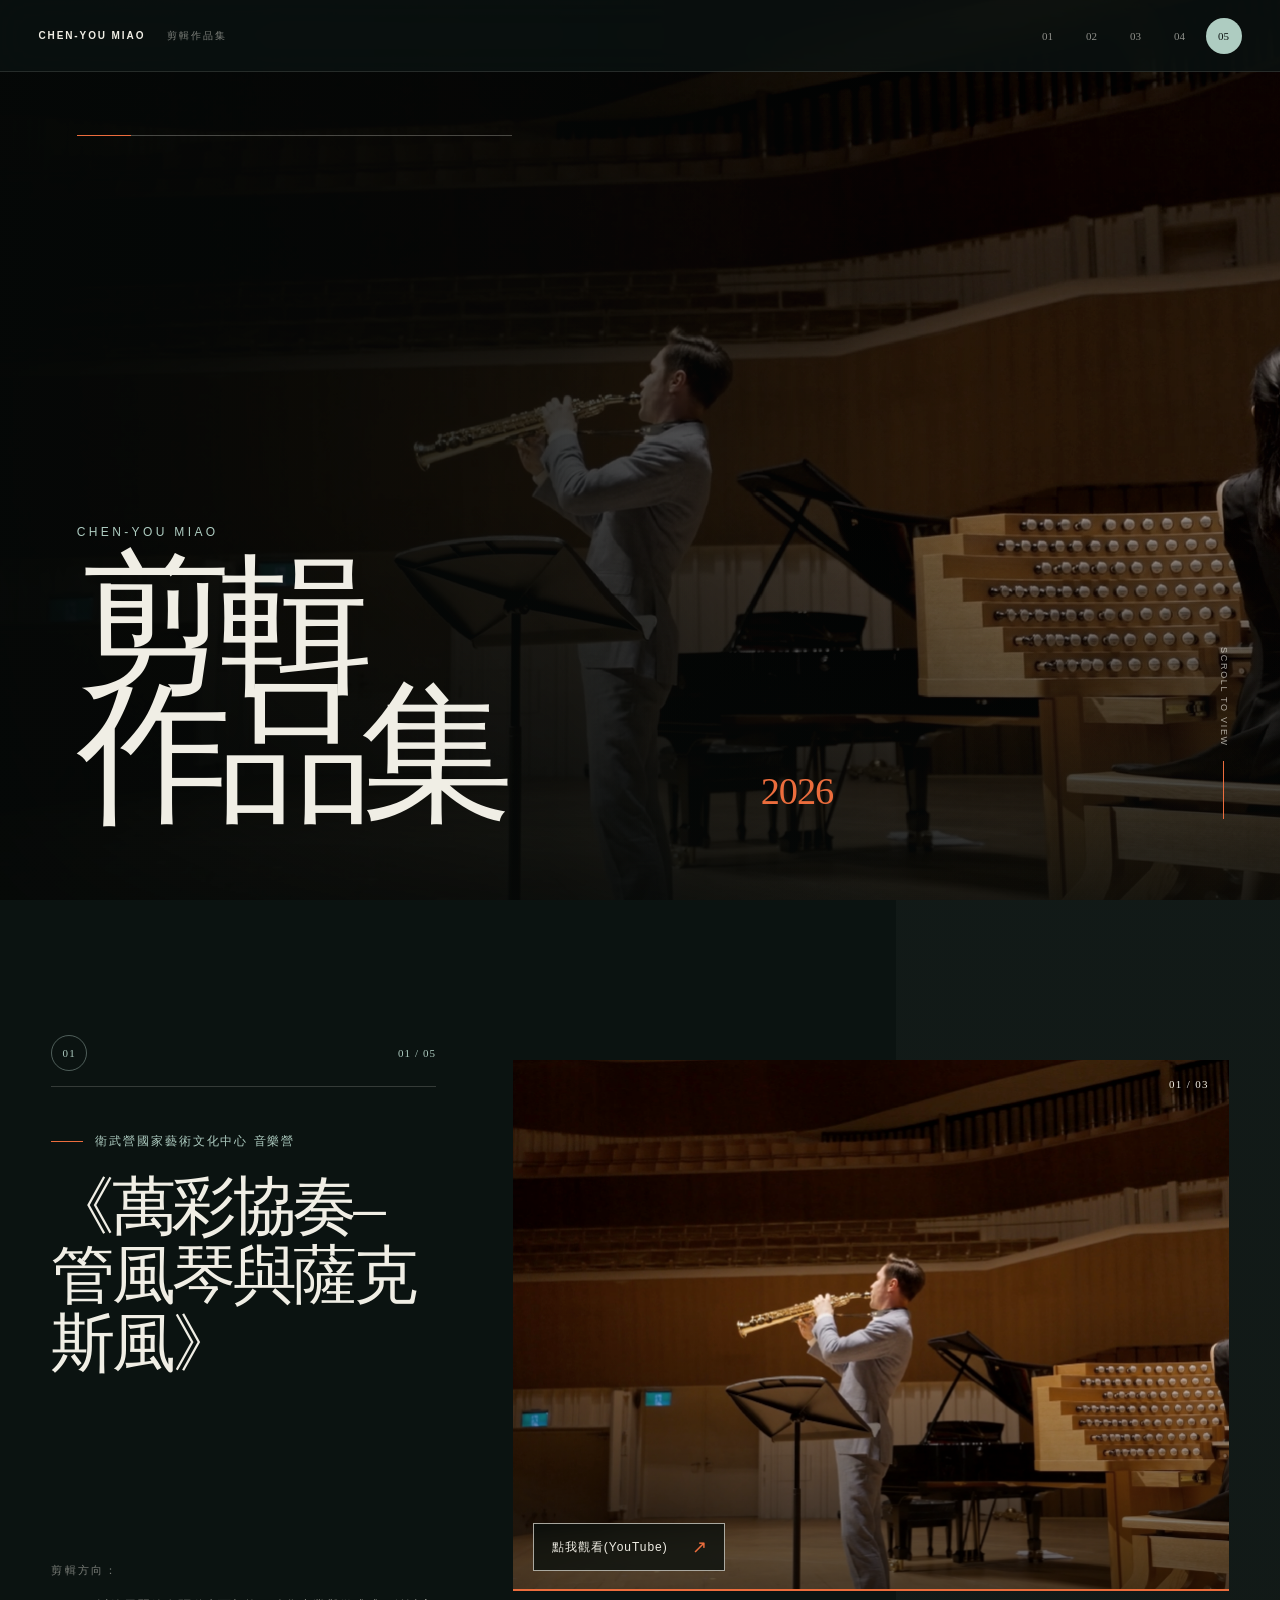
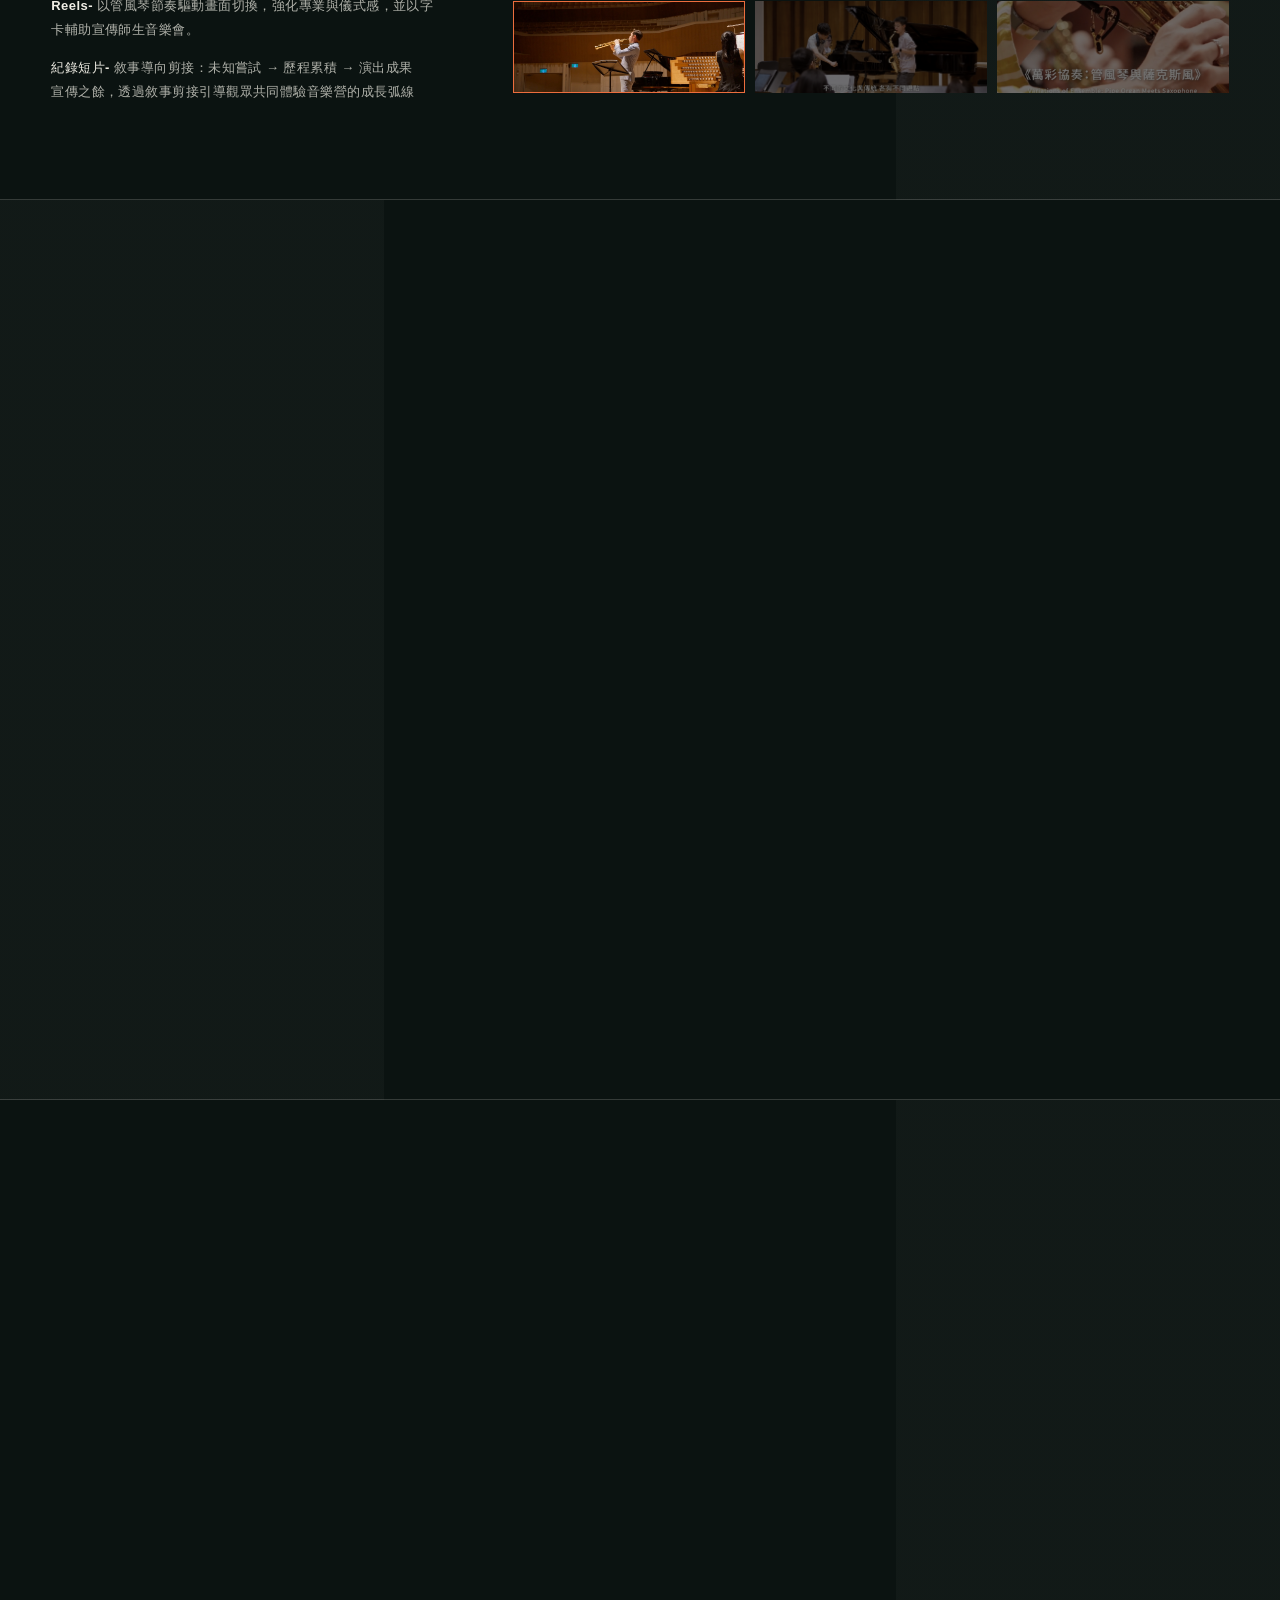
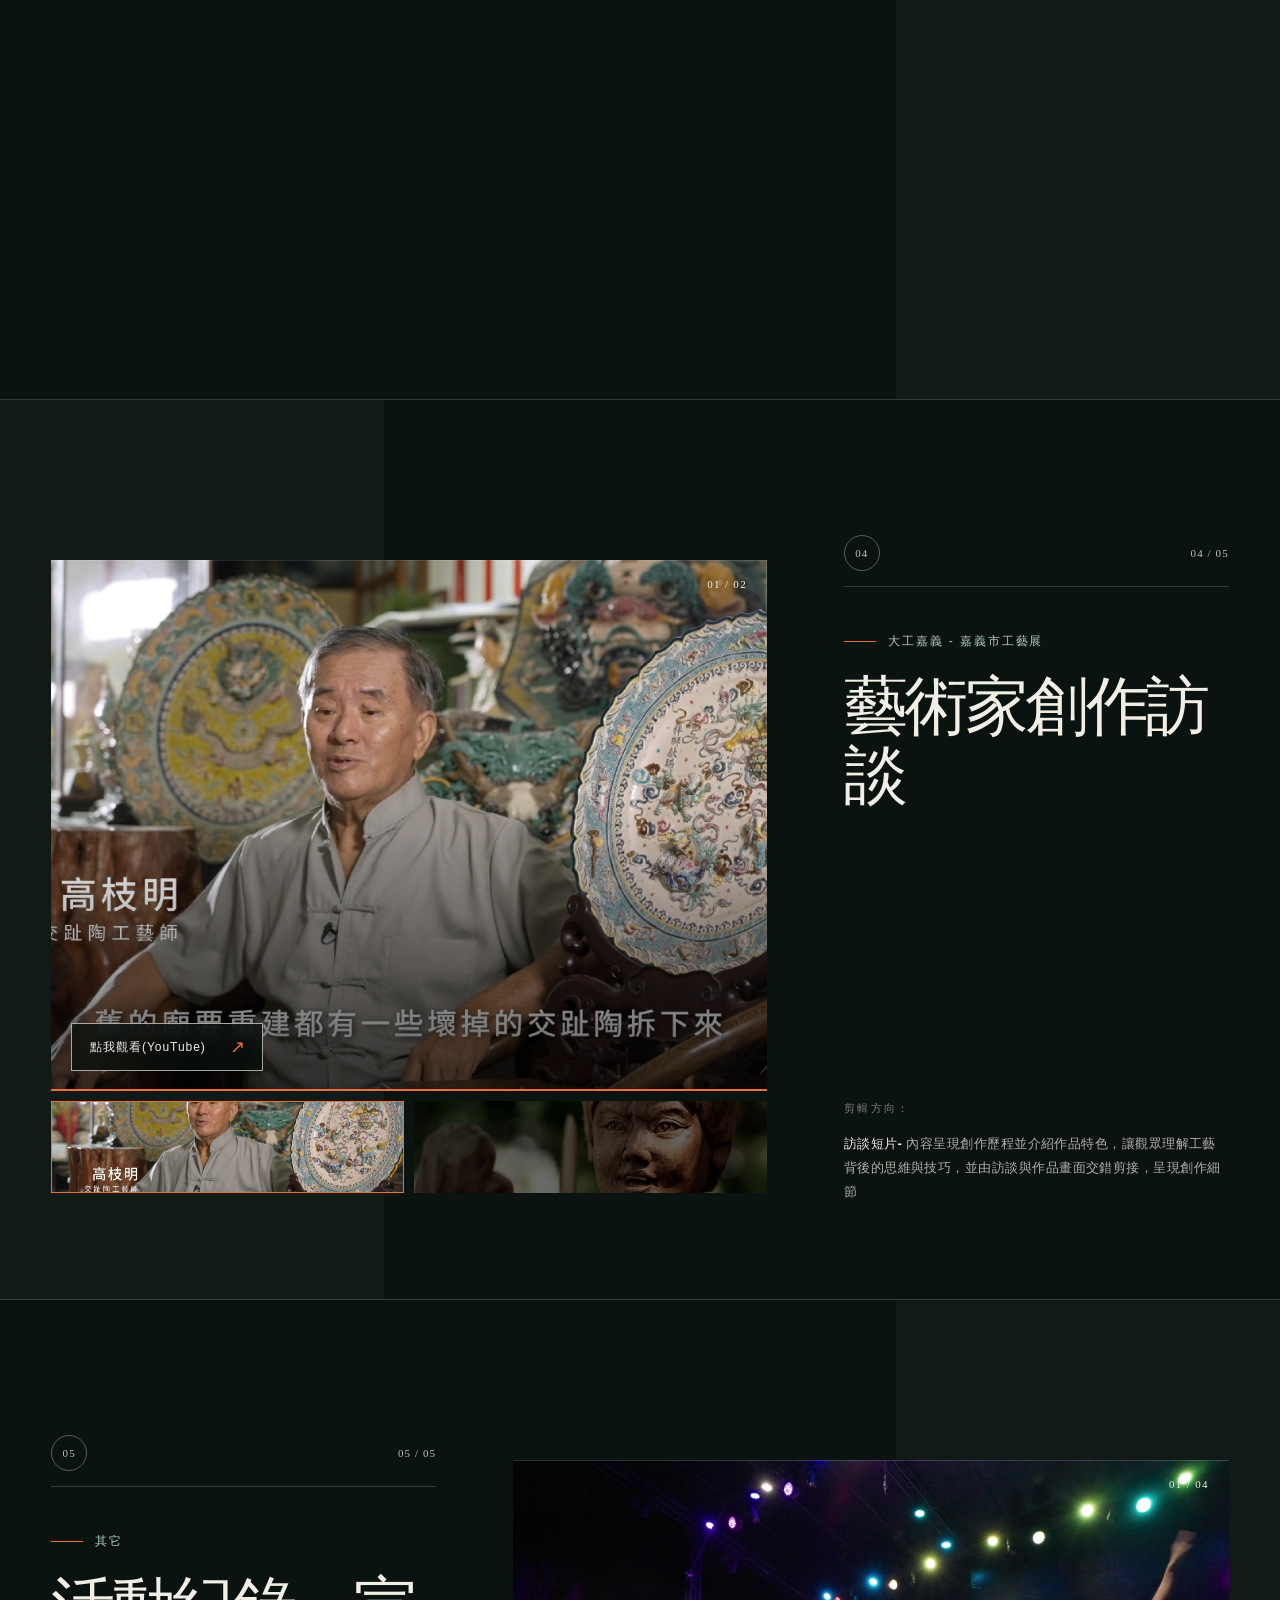
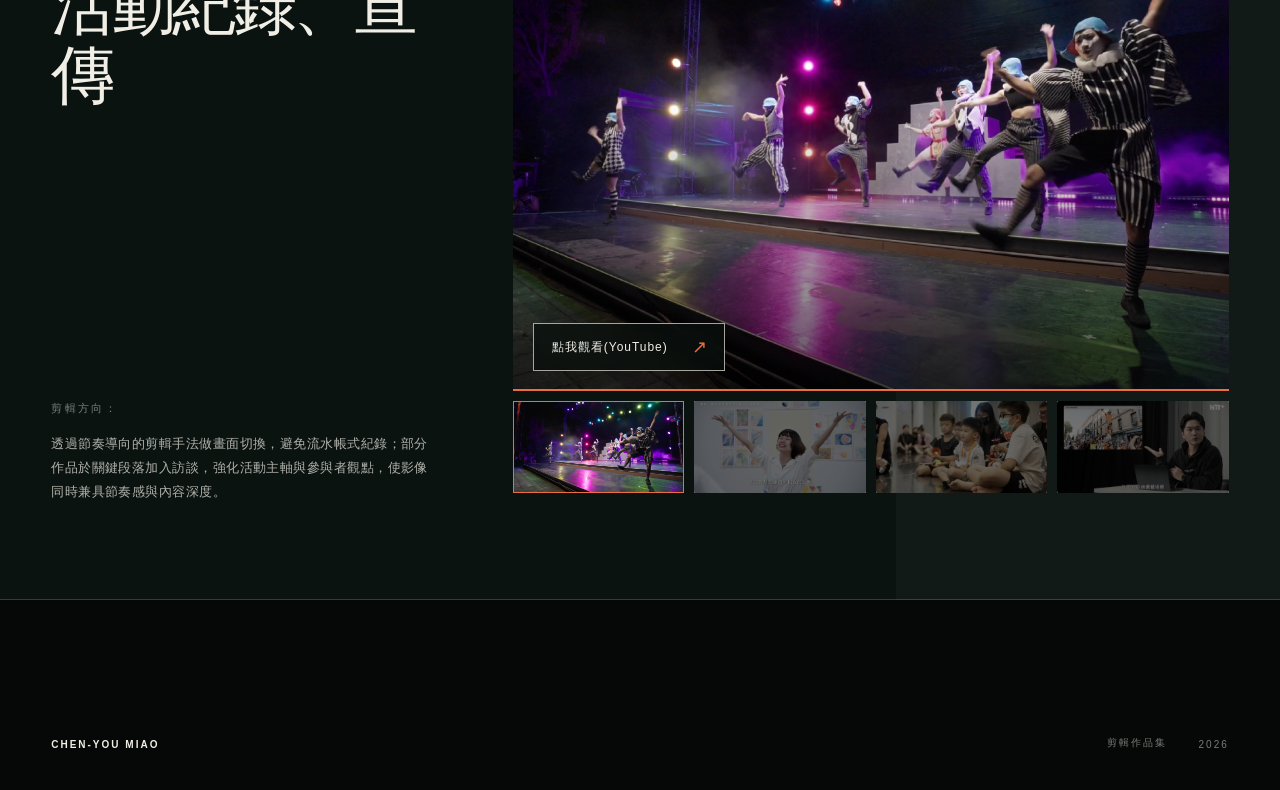
==== index.html @ 1ea09bf6 "Build responsive editing portfolio" ====
<!doctype html>
<html lang="zh-Hant">
<head>
  <meta charset="utf-8" />
  <meta name="viewport" content="width=device-width, initial-scale=1" />
  <meta name="description" content="繆承祐剪輯作品集：藝文活動、藝術家訪談、紀錄短片與宣傳影像。" />
  <meta name="theme-color" content="#0b1311" />
  <title>繆承祐｜剪輯作品集</title>
  <link rel="stylesheet" href="styles.css" />
</head>
<body>
  <div class="noise" aria-hidden="true"></div>

  <header class="site-header">
    <a class="brand" href="#top" aria-label="回到頁首">
      <strong>CHEN-YOU MIAO</strong>
      <span>剪輯作品集</span>
    </a>
    <nav class="desktop-nav" aria-label="作品導覽">
      <a href="#project-01">01</a>
      <a href="#project-02">02</a>
      <a href="#project-03">03</a>
      <a href="#project-04">04</a>
      <a href="#project-05">05</a>
    </nav>
    <button class="menu-button" type="button" aria-expanded="false" aria-controls="mobile-nav">MENU</button>
    <nav class="mobile-nav" id="mobile-nav" aria-label="行動版作品導覽">
      <a href="#project-01">01 — 萬彩協奏</a>
      <a href="#project-02">02 — 南火之誕</a>
      <a href="#project-03">03 — 馬祖國際藝術島</a>
      <a href="#project-04">04 — 大工嘉義</a>
      <a href="#project-05">05 — 其它</a>
    </nav>
  </header>

  <main>
    <section class="cover" id="top" aria-labelledby="cover-title">
      <img class="cover-image" src="assets/music-01.jpg" alt="音樂演出紀錄畫面" />
      <div class="cover-shade" aria-hidden="true"></div>
      <div class="cover-rule" aria-hidden="true"></div>
      <div class="cover-copy">
        <p class="cover-kicker">CHEN-YOU MIAO</p>
        <h1 id="cover-title">剪輯<br />作品集</h1>
        <p class="cover-year">2026</p>
      </div>
      <a class="scroll-cue" href="#project-01"><span>SCROLL TO VIEW</span><i aria-hidden="true"></i></a>
    </section>

    <section class="project" id="project-01" aria-labelledby="project-01-title">
      <div class="project-copy reveal">
        <div class="project-meta"><span>01</span><span>01 / 05</span></div>
        <p class="eyebrow">衛武營國家藝術文化中心 音樂營</p>
        <h2 id="project-01-title">《萬彩協奏–<br />管風琴與薩克斯風》</h2>
        <div class="direction">
          <h3>剪輯方向：</h3>
          <p><strong>Reels-</strong> 以管風琴節奏驅動畫面切換，強化專業與儀式感，並以字卡輔助宣傳師生音樂會。</p>
          <p><strong>紀錄短片-</strong> 敘事導向剪接：未知嘗試 → 歷程累積 → 演出成果<br />宣傳之餘，透過敘事剪接引導觀眾共同體驗音樂營的成長弧線</p>
        </div>
      </div>
      <div class="carousel reveal" data-carousel data-interval="3000">
        <div class="stage">
          <img class="stage-image" src="assets/music-01.jpg" alt="衛武營音樂營演出畫面" />
          <span class="stage-count" aria-live="polite">01 / 03</span>
          <a class="watch-button" href="https://youtube.com/playlist?list=PL-OPUMugt4q7_L4iYBAAZWl5LXCEzNAv4&amp;si=p-gY_dQYoXLNMkjb" target="_blank" rel="noreferrer">點我觀看(YouTube)<span aria-hidden="true">↗</span></a>
          <span class="timer" aria-hidden="true"></span>
        </div>
        <div class="thumbnails" aria-label="萬彩協奏作品圖片">
          <button class="thumbnail is-active" type="button" data-src="assets/music-01.jpg" data-alt="衛武營舞台上的薩克斯風演出" aria-label="顯示圖片 1"><img src="assets/music-01.jpg" alt="" /></button>
          <button class="thumbnail" type="button" data-src="assets/music-02.jpg" data-alt="音樂營鋼琴與薩克斯風排練" aria-label="顯示圖片 2"><img src="assets/music-02.jpg" alt="" /></button>
          <button class="thumbnail" type="button" data-src="assets/music-03-portrait.jpg" data-alt="直式薩克斯風宣傳短片畫面" aria-label="顯示圖片 3"><img src="assets/music-03-portrait.jpg" alt="" /></button>
        </div>
      </div>
    </section>

    <section class="project project-reverse" id="project-02" aria-labelledby="project-02-title">
      <div class="project-copy reveal">
        <div class="project-meta"><span>02</span><span>02 / 05</span></div>
        <p class="eyebrow">艸非火 x 光滿樓</p>
        <h2 id="project-02-title">南火之誕</h2>
        <div class="direction">
          <h3>剪輯方向：</h3>
          <p><strong>Reels-</strong> 節奏化剪輯，拉近觀眾與作品距離</p>
          <p><strong>訪談宣傳-</strong> 以訪談結構引導，層層揭示創作理念與情感脈絡</p>
        </div>
      </div>
      <div class="carousel reveal" data-carousel data-interval="3000">
        <div class="stage">
          <img class="stage-image" src="assets/south-fire-01.jpg" alt="南火之誕藝術家訪談畫面" />
          <span class="stage-count" aria-live="polite">01 / 03</span>
          <a class="watch-button" href="https://youtube.com/playlist?list=PL-OPUMugt4q6F4sa3euwrVsAGpyS8fLKN&amp;si=J7NHKt3uQYFetNqe" target="_blank" rel="noreferrer">點我觀看(YouTube)<span aria-hidden="true">↗</span></a>
          <span class="timer" aria-hidden="true"></span>
        </div>
        <div class="thumbnails" aria-label="南火之誕作品圖片">
          <button class="thumbnail is-active" type="button" data-src="assets/south-fire-01.jpg" data-alt="南火之誕藝術家訪談畫面" aria-label="顯示圖片 1"><img src="assets/south-fire-01.jpg" alt="" /></button>
          <button class="thumbnail" type="button" data-src="assets/south-fire-02-portrait.jpg" data-alt="藝術家戶外彩繪創作的直式短片畫面" aria-label="顯示圖片 2"><img src="assets/south-fire-02-portrait.jpg" alt="" /></button>
          <button class="thumbnail" type="button" data-src="assets/south-fire-03-portrait.jpg" data-alt="南火之誕社群短片畫面" aria-label="顯示圖片 3"><img src="assets/south-fire-03-portrait.jpg" alt="" /></button>
        </div>
      </div>
    </section>

    <section class="project" id="project-03" aria-labelledby="project-03-title">
      <div class="project-copy reveal">
        <div class="project-meta"><span>03</span><span>03 / 05</span></div>
        <p class="eyebrow">第三屆馬祖國際藝術島</p>
        <h2 id="project-03-title">藝術家創作訪談<br /><em>&amp; Reels</em></h2>
        <div class="direction">
          <h3>剪輯方向：</h3>
          <p><strong>訪談短片-</strong> 透過訪談梳理創作脈絡，帶出作品與馬祖在地文化交織而成的情感連結</p>
          <p><strong>Reels-</strong> 以輕鬆寫實的節奏，記錄並呈現藝術家的創作歷程</p>
        </div>
      </div>
      <div class="carousel reveal" data-carousel data-interval="3000">
        <div class="stage">
          <img class="stage-image" src="assets/matsu-01.jpg" alt="藝術家在馬祖戶外創作現場" />
          <span class="stage-count" aria-live="polite">01 / 05</span>
          <a class="watch-button" href="https://youtube.com/playlist?list=PL-OPUMugt4q7FRQsRDD4gEozkit-FlPb2&amp;si=M0vA6e29uyqS2dhj" target="_blank" rel="noreferrer">點我觀看(YouTube)<span aria-hidden="true">↗</span></a>
          <span class="timer" aria-hidden="true"></span>
        </div>
        <div class="thumbnails" aria-label="馬祖國際藝術島作品圖片">
          <button class="thumbnail is-active" type="button" data-src="assets/matsu-01.jpg" data-alt="藝術家在馬祖戶外創作現場" aria-label="顯示圖片 1"><img src="assets/matsu-01.jpg" alt="" /></button>
          <button class="thumbnail" type="button" data-src="assets/matsu-02.jpg" data-alt="馬祖藝術作品焊接現場" aria-label="顯示圖片 2"><img src="assets/matsu-02.jpg" alt="" /></button>
          <button class="thumbnail" type="button" data-src="assets/matsu-03-portrait.jpg" data-alt="木造空間的創作過程" aria-label="顯示圖片 3"><img src="assets/matsu-03-portrait.jpg" alt="" /></button>
          <button class="thumbnail" type="button" data-src="assets/matsu-04-portrait.jpg" data-alt="藝術家在木造空間工作" aria-label="顯示圖片 4"><img src="assets/matsu-04-portrait.jpg" alt="" /></button>
          <button class="thumbnail" type="button" data-src="assets/matsu-05-portrait.jpg" data-alt="馬祖藝術家訪談直式短片畫面" aria-label="顯示圖片 5"><img src="assets/matsu-05-portrait.jpg" alt="" /></button>
        </div>
      </div>
    </section>

    <section class="project project-reverse" id="project-04" aria-labelledby="project-04-title">
      <div class="project-copy reveal">
        <div class="project-meta"><span>04</span><span>04 / 05</span></div>
        <p class="eyebrow">大工嘉義 - 嘉義市工藝展</p>
        <h2 id="project-04-title">藝術家創作訪談</h2>
        <div class="direction">
          <h3>剪輯方向：</h3>
          <p><strong>訪談短片-</strong> 內容呈現創作歷程並介紹作品特色，讓觀眾理解工藝背後的思維與技巧，並由訪談與作品畫面交錯剪接，呈現創作細節</p>
        </div>
      </div>
      <div class="carousel reveal" data-carousel data-interval="3000">
        <div class="stage">
          <img class="stage-image" src="assets/craft-01.jpg" alt="交趾陶工藝師訪談畫面" />
          <span class="stage-count" aria-live="polite">01 / 02</span>
          <a class="watch-button" href="https://youtube.com/playlist?list=PL-OPUMugt4q7Y0ghiddpMWeKo7XYzPfDP&amp;si=YQrKwxPVIrJidQJZ" target="_blank" rel="noreferrer">點我觀看(YouTube)<span aria-hidden="true">↗</span></a>
          <span class="timer" aria-hidden="true"></span>
        </div>
        <div class="thumbnails" aria-label="大工嘉義作品圖片">
          <button class="thumbnail is-active" type="button" data-src="assets/craft-01.jpg" data-alt="交趾陶工藝師訪談畫面" aria-label="顯示圖片 1"><img src="assets/craft-01.jpg" alt="" /></button>
          <button class="thumbnail" type="button" data-src="assets/craft-02.jpg" data-alt="木雕作品細節" aria-label="顯示圖片 2"><img src="assets/craft-02.jpg" alt="" /></button>
        </div>
      </div>
    </section>

    <section class="project" id="project-05" aria-labelledby="project-05-title">
      <div class="project-copy reveal">
        <div class="project-meta"><span>05</span><span>05 / 05</span></div>
        <p class="eyebrow">其它</p>
        <h2 id="project-05-title">活動紀錄、宣傳</h2>
        <div class="direction">
          <h3>剪輯方向：</h3>
          <p>透過節奏導向的剪輯手法做畫面切換，避免流水帳式紀錄；部分作品於關鍵段落加入訪談，強化活動主軸與參與者觀點，使影像同時兼具節奏感與內容深度。</p>
        </div>
      </div>
      <div class="carousel reveal" data-carousel data-interval="3000">
        <div class="stage">
          <img class="stage-image" src="assets/other-01.jpg" alt="舞台活動演出紀錄" />
          <span class="stage-count" aria-live="polite">01 / 04</span>
          <a class="watch-button" href="https://youtube.com/playlist?list=PL-OPUMugt4q6HNO3L-wJtJfv11vTKWcSq&amp;si=Cw7LlsOllOw_Tz-r" target="_blank" rel="noreferrer">點我觀看(YouTube)<span aria-hidden="true">↗</span></a>
          <span class="timer" aria-hidden="true"></span>
        </div>
        <div class="thumbnails" aria-label="活動紀錄與宣傳作品圖片">
          <button class="thumbnail is-active" type="button" data-src="assets/other-01.jpg" data-alt="舞台活動演出紀錄" aria-label="顯示圖片 1"><img src="assets/other-01.jpg" alt="" /></button>
          <button class="thumbnail" type="button" data-src="assets/other-02.jpg" data-alt="兒童藝術活動紀錄" aria-label="顯示圖片 2"><img src="assets/other-02.jpg" alt="" /></button>
          <button class="thumbnail" type="button" data-src="assets/other-03.jpg" data-alt="兒童參與活動紀錄" aria-label="顯示圖片 3"><img src="assets/other-03.jpg" alt="" /></button>
          <button class="thumbnail" type="button" data-src="assets/other-04.jpg" data-alt="活動策展訪談畫面" aria-label="顯示圖片 4"><img src="assets/other-04.jpg" alt="" /></button>
        </div>
      </div>
    </section>
  </main>

  <footer class="site-footer">
    <a href="#top">CHEN-YOU MIAO</a>
    <span>剪輯作品集</span>
    <span>2026</span>
  </footer>

  <script src="script.js"></script>
</body>
</html>
---- styles.css ----
:root {
  --ink: #0b1311;
  --ink-soft: #111d1a;
  --paper: #f0eee5;
  --paper-soft: rgba(240, 238, 229, 0.72);
  --mint: oklch(0.82 0.035 172);
  --orange: oklch(0.68 0.17 40);
  --line: rgba(240, 238, 229, 0.18);
  --header-height: 72px;
  --display: "Noto Serif TC", "Source Han Serif TC", "Songti TC", PMingLiU, serif;
  --body: "Noto Sans TC", "PingFang TC", "Microsoft JhengHei", sans-serif;
}

* {
  box-sizing: border-box;
}

html {
  scroll-behavior: smooth;
  background: var(--ink);
}

body {
  margin: 0;
  color: var(--paper);
  background: var(--ink);
  font-family: var(--body);
  font-synthesis: none;
  overflow-x: hidden;
}

body.menu-open {
  overflow: hidden;
}

img {
  max-width: 100%;
}

a {
  color: inherit;
}

button,
a {
  -webkit-tap-highlight-color: transparent;
}

.noise {
  position: fixed;
  inset: 0;
  z-index: 20;
  pointer-events: none;
  opacity: 0.13;
  background-image: radial-gradient(rgba(255, 255, 255, 0.28) 0.45px, transparent 0.6px);
  background-size: 4px 4px;
  mix-blend-mode: soft-light;
}

.site-header {
  position: fixed;
  top: 0;
  left: 0;
  right: 0;
  z-index: 30;
  height: var(--header-height);
  display: flex;
  align-items: center;
  justify-content: space-between;
  padding: 0 clamp(22px, 3vw, 48px);
  border-bottom: 1px solid rgba(240, 238, 229, 0.13);
  background: rgba(11, 19, 17, 0.79);
  backdrop-filter: blur(18px);
}

.brand {
  display: flex;
  align-items: center;
  gap: 22px;
  text-decoration: none;
  font-size: 10px;
  letter-spacing: 0.19em;
}

.brand strong {
  font-weight: 700;
}

.brand span {
  color: rgba(240, 238, 229, 0.5);
}

.desktop-nav {
  display: flex;
  align-items: center;
  gap: 8px;
}

.desktop-nav a {
  width: 36px;
  height: 36px;
  display: grid;
  place-items: center;
  color: rgba(240, 238, 229, 0.58);
  font-family: Georgia, serif;
  font-size: 11px;
  text-decoration: none;
  border-radius: 50%;
  transition: 180ms ease;
}

.desktop-nav a:hover,
.desktop-nav a.is-active {
  color: var(--ink);
  background: var(--mint);
}

.menu-button,
.mobile-nav {
  display: none;
}

.cover {
  position: relative;
  min-height: 100svh;
  overflow: hidden;
  display: grid;
  align-items: end;
  padding: calc(var(--header-height) + 8vh) clamp(26px, 6vw, 94px) 9vh;
  background: #050807;
}

.cover-image,
.cover-shade {
  position: absolute;
  inset: 0;
  width: 100%;
  height: 100%;
}

.cover-image {
  object-fit: cover;
  object-position: center 42%;
  filter: saturate(0.6) contrast(1.1) brightness(0.72);
  animation: cover-drift 15s ease-out both;
}

.cover-shade {
  background:
    linear-gradient(90deg, rgba(5, 8, 7, 0.96) 0%, rgba(5, 8, 7, 0.7) 43%, rgba(5, 8, 7, 0.15) 78%),
    linear-gradient(0deg, rgba(5, 8, 7, 0.82), transparent 44%);
}

.cover-rule {
  position: absolute;
  left: clamp(26px, 6vw, 94px);
  top: calc(var(--header-height) + 7vh);
  width: min(440px, 34vw);
  height: 1px;
  background: linear-gradient(90deg, var(--orange) 0 54px, rgba(240, 238, 229, 0.28) 54px);
  transform-origin: left;
  animation: rule-in 1.1s 0.15s cubic-bezier(.2, .7, .1, 1) both;
}

.cover-copy {
  position: relative;
  z-index: 2;
  display: grid;
  grid-template-columns: minmax(0, 650px) auto;
  align-items: end;
  width: min(100%, 1050px);
}

.cover-kicker {
  grid-column: 1 / -1;
  margin: 0 0 22px;
  color: var(--mint);
  font-size: 12px;
  letter-spacing: 0.28em;
  animation: rise-in 0.9s 0.25s both;
}

.cover h1 {
  margin: 0;
  font-family: var(--display);
  font-size: clamp(78px, 12vw, 178px);
  font-weight: 500;
  line-height: 0.84;
  letter-spacing: -0.08em;
  text-wrap: balance;
  animation: rise-in 1.1s 0.38s both;
}

.cover-year {
  margin: 0 0 6px 34px;
  color: var(--orange);
  font-family: Georgia, serif;
  font-size: clamp(24px, 3vw, 42px);
  letter-spacing: -0.03em;
  animation: rise-in 1s 0.55s both;
}

.scroll-cue {
  position: absolute;
  right: clamp(26px, 4vw, 64px);
  bottom: 9vh;
  z-index: 2;
  display: flex;
  align-items: center;
  gap: 14px;
  color: rgba(240, 238, 229, 0.68);
  font-size: 9px;
  letter-spacing: 0.19em;
  text-decoration: none;
  writing-mode: vertical-rl;
}

.scroll-cue i {
  width: 1px;
  height: 58px;
  background: linear-gradient(var(--orange) 50%, rgba(240, 238, 229, 0.2) 50%);
  background-size: 100% 200%;
  animation: scroll-line 2s infinite ease-in-out;
}

.project {
  min-height: 100svh;
  display: grid;
  grid-template-columns: minmax(330px, 0.78fr) minmax(620px, 1.45fr);
  gap: clamp(36px, 6vw, 98px);
  align-items: center;
  padding: calc(var(--header-height) + 7vh) clamp(24px, 4vw, 68px) 9vh;
  border-bottom: 1px solid var(--line);
  background:
    linear-gradient(90deg, transparent 0 70%, rgba(190, 215, 207, 0.035) 70% 100%),
    var(--ink);
}

.project-reverse {
  grid-template-columns: minmax(620px, 1.45fr) minmax(330px, 0.78fr);
  background:
    linear-gradient(90deg, rgba(190, 215, 207, 0.035) 0 30%, transparent 30% 100%),
    var(--ink);
}

.project-reverse .project-copy {
  order: 2;
}

.project-reverse .carousel {
  order: 1;
}

.project-copy {
  align-self: stretch;
  display: flex;
  flex-direction: column;
  min-width: 0;
}

.project-meta {
  display: flex;
  justify-content: space-between;
  align-items: center;
  padding-bottom: 15px;
  border-bottom: 1px solid var(--line);
  color: var(--mint);
  font-family: Georgia, serif;
  font-size: 11px;
  letter-spacing: 0.1em;
}

.project-meta span:first-child {
  width: 36px;
  height: 36px;
  display: grid;
  place-items: center;
  border: 1px solid rgba(190, 215, 207, 0.38);
  border-radius: 50%;
}

.eyebrow {
  display: flex;
  align-items: center;
  gap: 12px;
  margin: clamp(36px, 5vh, 72px) 0 22px;
  color: var(--mint);
  font-size: 12px;
  letter-spacing: 0.16em;
  line-height: 1.6;
}

.eyebrow::before {
  content: "";
  flex: 0 0 32px;
  height: 1px;
  background: var(--orange);
}

.project h2 {
  margin: 0;
  max-width: 650px;
  font-family: var(--display);
  font-size: clamp(40px, 5vw, 76px);
  font-weight: 500;
  line-height: 1.07;
  letter-spacing: -0.055em;
}

.project h2 em {
  color: var(--mint);
  font-family: Georgia, serif;
  font-size: 0.7em;
  font-style: normal;
  letter-spacing: -0.025em;
}

.direction {
  margin-top: auto;
  padding-top: clamp(36px, 6vh, 74px);
}

.direction h3 {
  margin: 0 0 16px;
  color: rgba(240, 238, 229, 0.48);
  font-size: 11px;
  font-weight: 500;
  letter-spacing: 0.22em;
}

.direction p {
  margin: 0 0 14px;
  color: var(--paper-soft);
  font-size: clamp(13px, 1vw, 15px);
  line-height: 1.85;
  letter-spacing: 0.035em;
}

.direction strong {
  color: var(--paper);
  font-weight: 650;
}

.carousel {
  min-width: 0;
}

.stage {
  position: relative;
  height: clamp(440px, 59vh, 680px);
  overflow: hidden;
  display: grid;
  place-items: center;
  background: #000;
}

.stage::after {
  content: "";
  position: absolute;
  inset: 45% 0 0;
  z-index: 1;
  pointer-events: none;
  background: linear-gradient(transparent, rgba(0, 0, 0, 0.65));
}

.stage-image {
  width: 100%;
  height: 100%;
  display: block;
  object-fit: cover;
  object-position: center;
  filter: saturate(0.82) contrast(1.025);
  transition: opacity 260ms ease, transform 800ms cubic-bezier(.2, .7, .1, 1);
}

.stage-image.is-changing {
  opacity: 0;
  transform: scale(1.018);
}

.stage-image.is-portrait {
  width: min(56%, 460px);
  object-fit: contain;
  filter: saturate(0.9);
}

.stage-count {
  position: absolute;
  top: 18px;
  right: 20px;
  z-index: 3;
  color: var(--paper);
  font-family: Georgia, serif;
  font-size: 11px;
  letter-spacing: 0.12em;
  text-shadow: 0 1px 8px rgba(0, 0, 0, 0.7);
}

.watch-button {
  position: absolute;
  left: 20px;
  bottom: 20px;
  z-index: 3;
  min-height: 48px;
  display: inline-flex;
  align-items: center;
  justify-content: space-between;
  gap: 24px;
  padding: 0 16px 0 18px;
  color: var(--paper);
  background: rgba(9, 16, 14, 0.78);
  border: 1px solid rgba(240, 238, 229, 0.68);
  backdrop-filter: blur(9px);
  font-size: 12px;
  letter-spacing: 0.08em;
  text-decoration: none;
  transition: color 180ms ease, background 180ms ease, border-color 180ms ease;
}

.watch-button span {
  color: var(--orange);
  font-size: 18px;
}

.watch-button:hover,
.watch-button:focus-visible {
  color: var(--ink);
  background: var(--paper);
  border-color: var(--paper);
}

.timer {
  position: absolute;
  left: 0;
  bottom: 0;
  z-index: 4;
  width: 100%;
  height: 2px;
  background: var(--orange);
  transform-origin: left;
}

.carousel.is-playing .timer {
  animation: timer-progress 3s linear infinite;
}

.carousel:hover .timer,
.carousel:focus-within .timer {
  animation-play-state: paused;
}

.thumbnails {
  display: grid;
  grid-template-columns: repeat(var(--thumb-count, 3), minmax(0, 1fr));
  gap: 10px;
  margin-top: 10px;
}

.thumbnail {
  position: relative;
  height: 92px;
  overflow: hidden;
  padding: 0;
  border: 0;
  background: #000;
  cursor: pointer;
}

.thumbnail::after {
  content: "";
  position: absolute;
  inset: 0;
  border: 1px solid transparent;
  transition: border-color 180ms ease;
}

.thumbnail img {
  width: 100%;
  height: 100%;
  display: block;
  object-fit: cover;
  opacity: 0.45;
  filter: grayscale(0.35);
  transition: opacity 180ms ease, filter 180ms ease, transform 500ms ease;
}

.thumbnail:hover img,
.thumbnail:focus-visible img,
.thumbnail.is-active img {
  opacity: 1;
  filter: grayscale(0);
  transform: scale(1.035);
}

.thumbnail.is-active::after,
.thumbnail:focus-visible::after {
  border-color: var(--orange);
}

.site-footer {
  min-height: 190px;
  display: grid;
  grid-template-columns: 1fr auto auto;
  align-items: end;
  gap: 32px;
  padding: 64px clamp(24px, 4vw, 68px) 40px;
  color: rgba(240, 238, 229, 0.5);
  font-size: 10px;
  letter-spacing: 0.2em;
  background: #050807;
}

.site-footer a {
  color: var(--paper);
  font-weight: 700;
  text-decoration: none;
}

.reveal {
  opacity: 0;
  transform: translateY(28px);
  transition: opacity 800ms ease, transform 900ms cubic-bezier(.2, .7, .1, 1);
}

.reveal.is-visible {
  opacity: 1;
  transform: translateY(0);
}

@keyframes cover-drift {
  from { transform: scale(1.08); }
  to { transform: scale(1); }
}

@keyframes rise-in {
  from { opacity: 0; transform: translateY(28px); }
  to { opacity: 1; transform: translateY(0); }
}

@keyframes rule-in {
  from { transform: scaleX(0); }
  to { transform: scaleX(1); }
}

@keyframes scroll-line {
  0% { background-position: 0 100%; }
  100% { background-position: 0 -100%; }
}

@keyframes timer-progress {
  from { transform: scaleX(0); }
  to { transform: scaleX(1); }
}

@media (max-width: 1100px) {
  .project,
  .project-reverse {
    grid-template-columns: minmax(280px, 0.78fr) minmax(520px, 1.32fr);
    gap: 42px;
  }

  .project-reverse .project-copy {
    order: 1;
  }

  .project-reverse .carousel {
    order: 2;
  }

  .stage {
    height: clamp(390px, 53vh, 580px);
  }
}

@media (max-width: 860px) {
  :root {
    --header-height: 62px;
  }

  .desktop-nav {
    display: none;
  }

  .menu-button {
    min-width: 48px;
    min-height: 44px;
    display: inline-grid;
    place-items: center;
    padding: 0;
    color: var(--paper);
    background: transparent;
    border: 0;
    font-family: Georgia, serif;
    font-size: 10px;
    letter-spacing: 0.14em;
    cursor: pointer;
  }

  .mobile-nav {
    position: fixed;
    top: var(--header-height);
    left: 0;
    right: 0;
    height: calc(100svh - var(--header-height));
    z-index: 29;
    display: grid;
    align-content: center;
    gap: 0;
    padding: 28px;
    background: rgba(11, 19, 17, 0.98);
    opacity: 0;
    visibility: hidden;
    transform: translateY(-12px);
    transition: 220ms ease;
  }

  .mobile-nav.is-open {
    opacity: 1;
    visibility: visible;
    transform: translateY(0);
  }

  .mobile-nav a {
    min-height: 58px;
    display: flex;
    align-items: center;
    border-bottom: 1px solid var(--line);
    color: var(--paper);
    font-family: var(--display);
    font-size: 20px;
    text-decoration: none;
  }

  .cover {
    padding: calc(var(--header-height) + 70px) 26px 62px;
  }

  .cover-rule {
    left: 26px;
    top: calc(var(--header-height) + 56px);
    width: 56vw;
  }

  .cover-copy {
    grid-template-columns: 1fr;
  }

  .cover h1 {
    font-size: clamp(74px, 24vw, 128px);
  }

  .cover-year {
    margin: 24px 0 0;
  }

  .scroll-cue {
    display: none;
  }

  .project,
  .project-reverse {
    min-height: auto;
    grid-template-columns: minmax(0, 1fr);
    gap: 44px;
    padding: calc(var(--header-height) + 42px) 22px 76px;
    background: var(--ink);
  }

  .project-reverse .project-copy,
  .project-reverse .carousel {
    order: initial;
  }

  .project-copy {
    min-height: 520px;
  }

  .project h2 {
    font-size: clamp(42px, 10vw, 68px);
  }

  .stage {
    height: min(62vh, 590px);
  }

  .stage-image.is-portrait {
    width: min(72%, 430px);
  }

  .thumbnail {
    height: 76px;
  }
}

@media (max-width: 540px) {
  .brand span {
    display: none;
  }

  .cover-shade {
    background:
      linear-gradient(90deg, rgba(5, 8, 7, 0.9), rgba(5, 8, 7, 0.28)),
      linear-gradient(0deg, rgba(5, 8, 7, 0.86), transparent 58%);
  }

  .project-copy {
    min-height: 470px;
  }

  .direction p {
    font-size: 14px;
  }

  .stage {
    height: 480px;
  }

  .stage-image.is-portrait {
    width: 100%;
    padding: 0 18px;
  }

  .watch-button {
    left: 14px;
    bottom: 14px;
    min-height: 46px;
    font-size: 11px;
  }

  .stage-count {
    top: 14px;
    right: 14px;
  }

  .thumbnails {
    gap: 6px;
    overflow-x: auto;
    grid-template-columns: repeat(var(--thumb-count, 3), minmax(90px, 1fr));
    scrollbar-width: thin;
  }

  .thumbnail {
    height: 68px;
  }

  .site-footer {
    grid-template-columns: 1fr;
    gap: 16px;
  }
}

@media (prefers-reduced-motion: reduce) {
  html {
    scroll-behavior: auto;
  }

  *,
  *::before,
  *::after {
    animation-duration: 0.01ms !important;
    animation-iteration-count: 1 !important;
    scroll-behavior: auto !important;
    transition-duration: 0.01ms !important;
  }
}
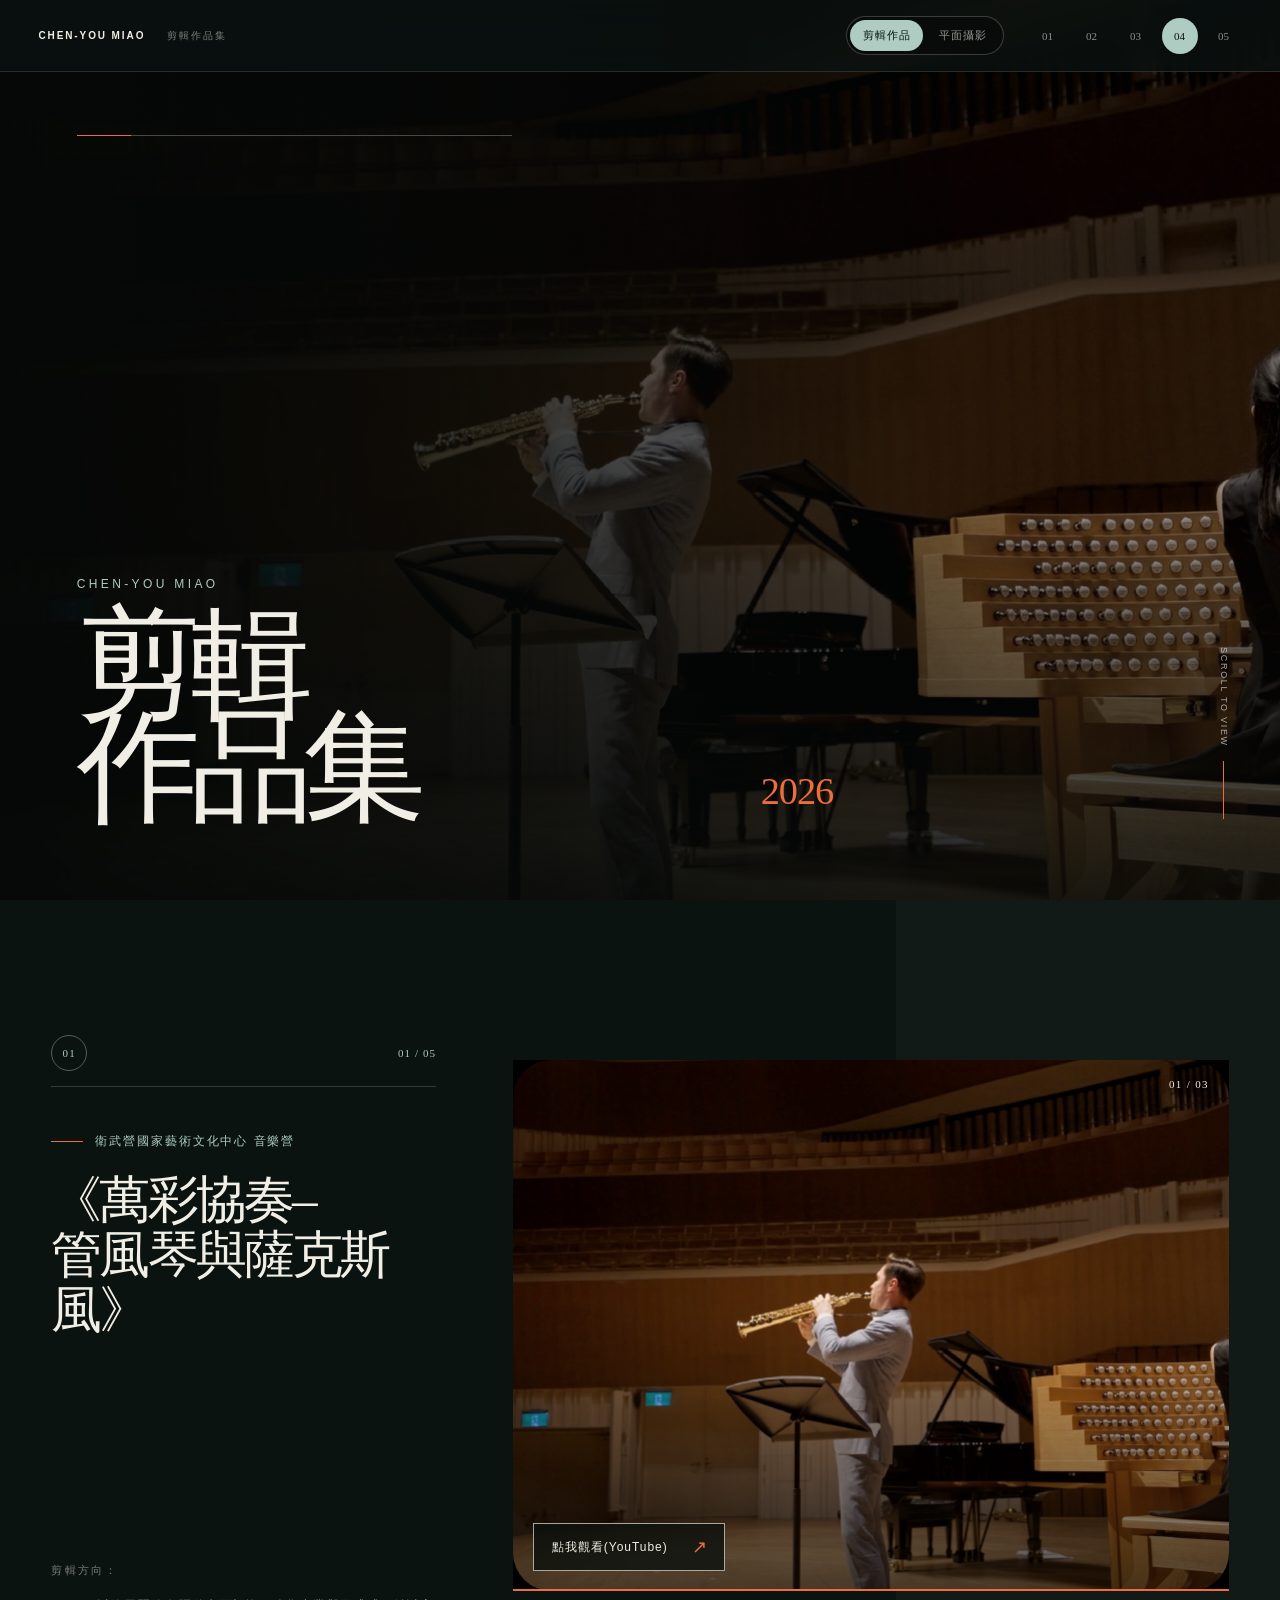
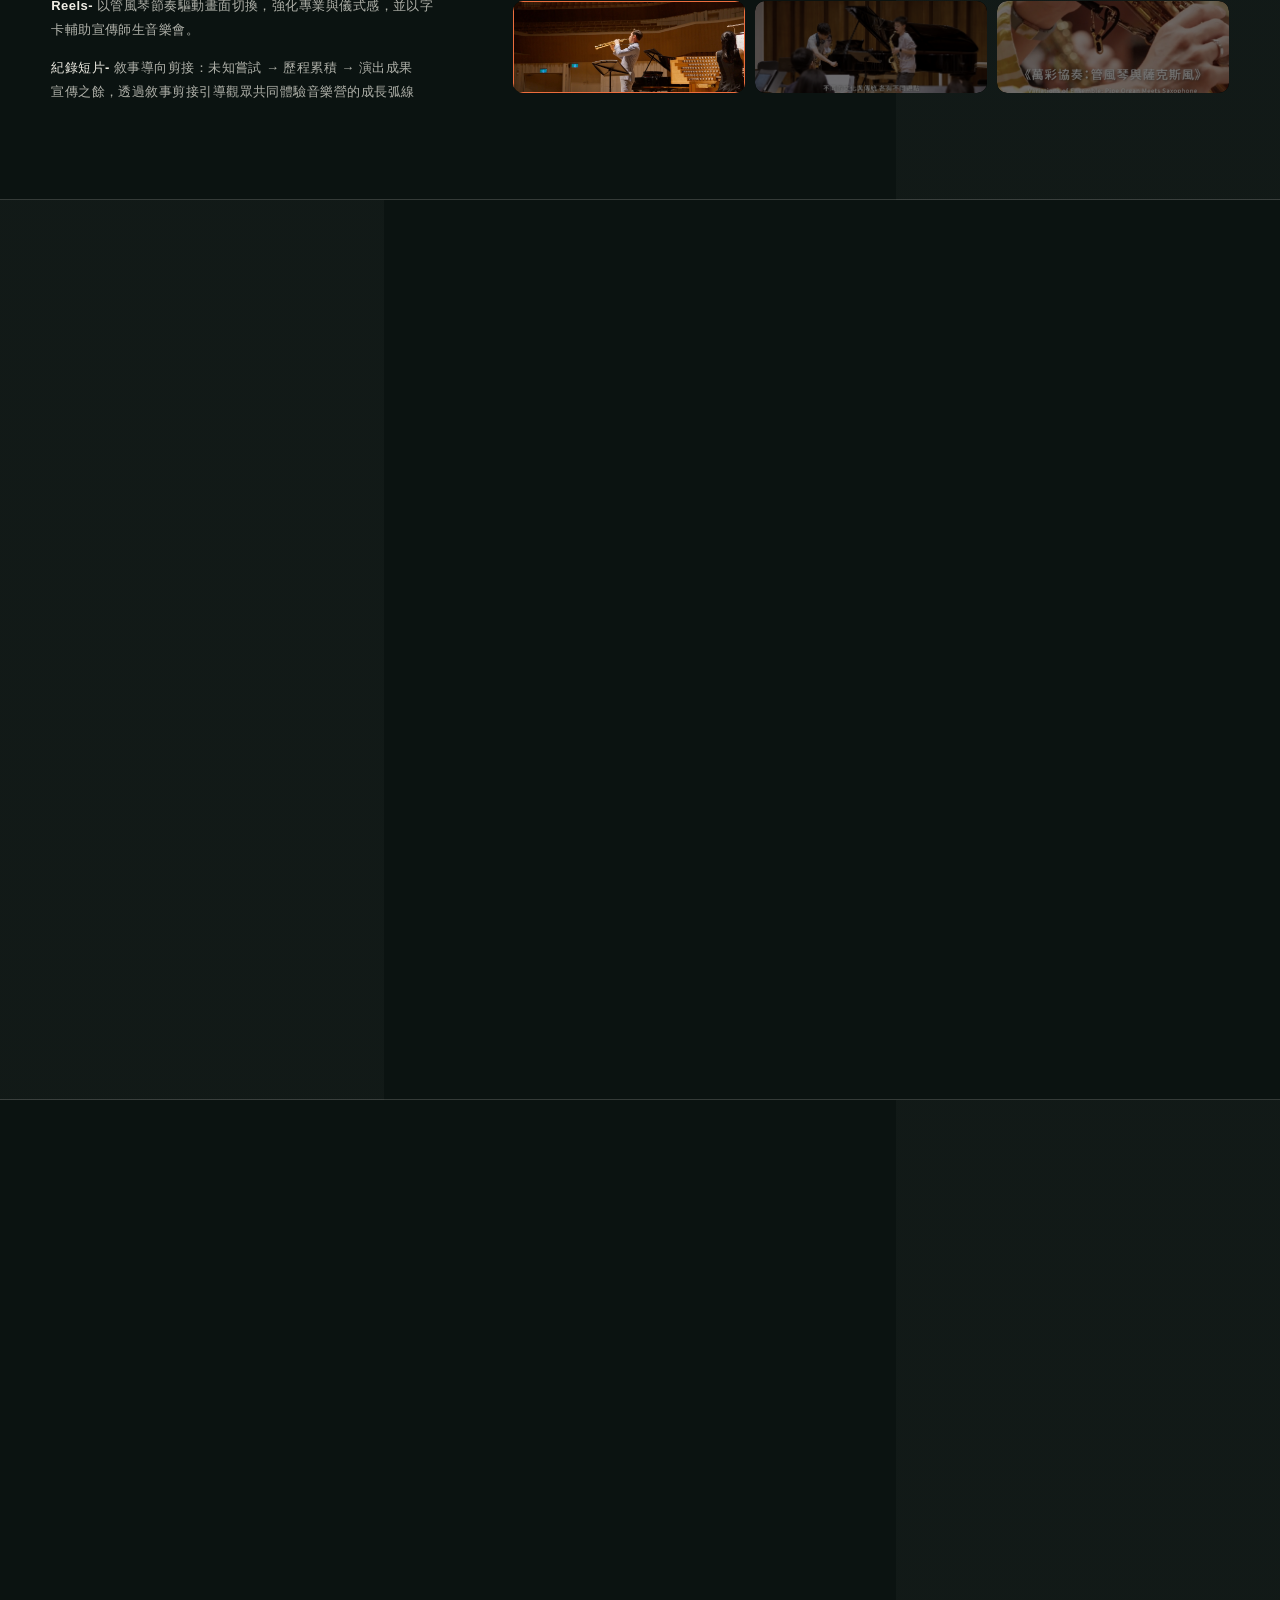
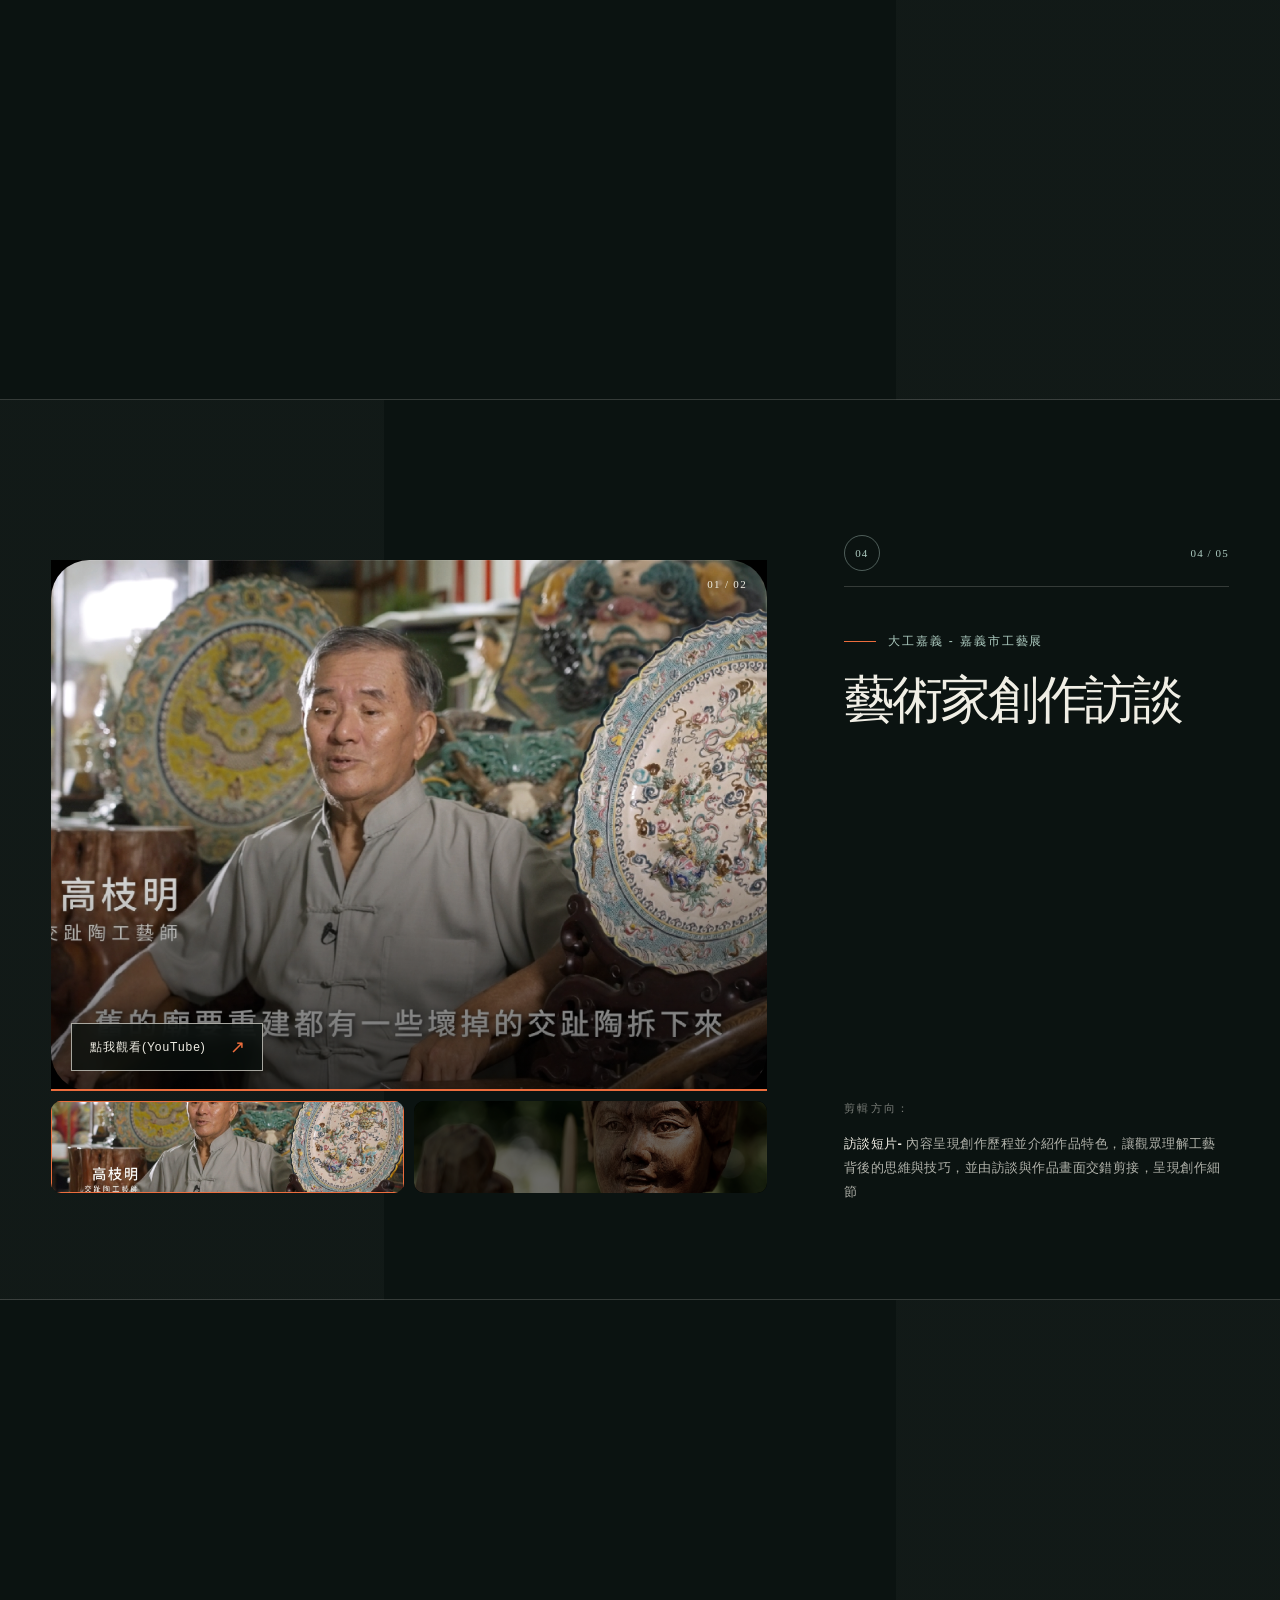
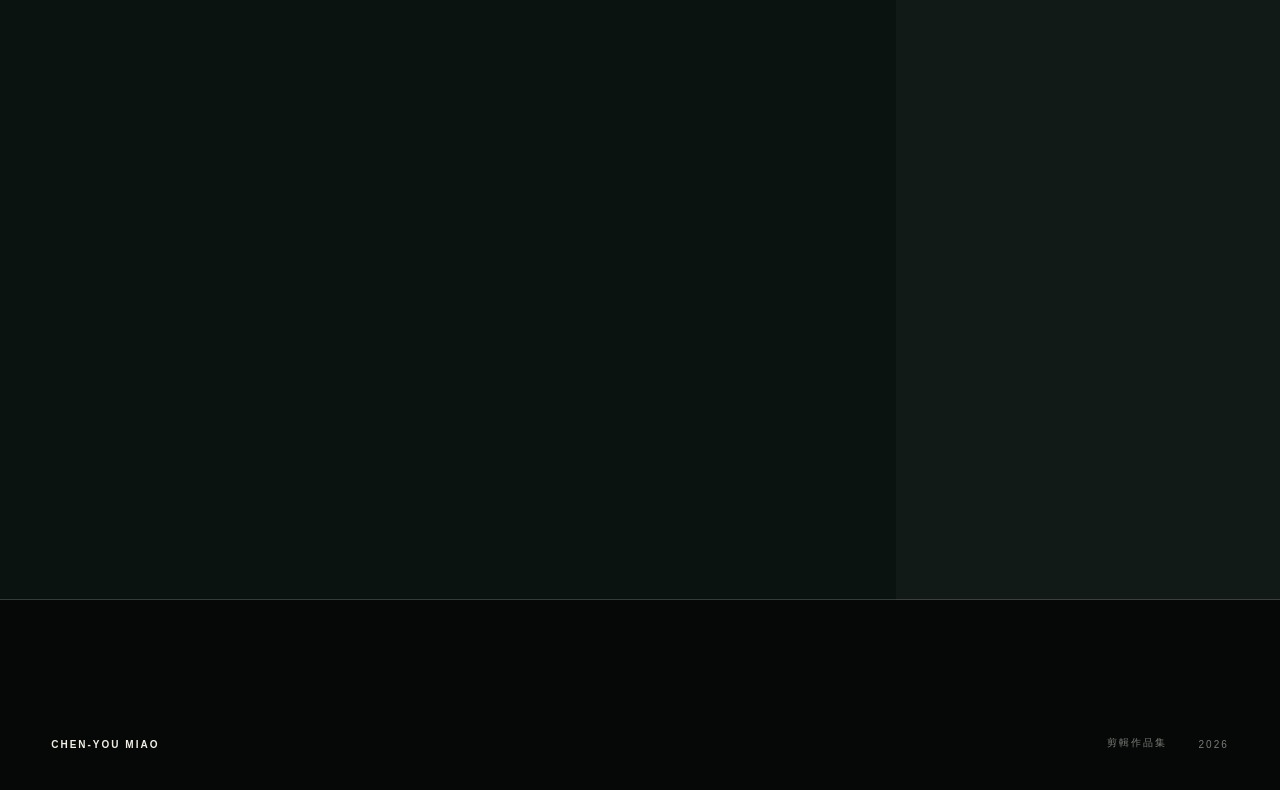
==== commit 5ec1be69: "Add categorized photography portfolio" ====
--- a/index.html
+++ b/index.html
@@ -16,14 +16,20 @@
       <strong>CHEN-YOU MIAO</strong>
       <span>剪輯作品集</span>
     </a>
-    <nav class="desktop-nav" aria-label="作品導覽">
-      <a href="#project-01">01</a>
-      <a href="#project-02">02</a>
-      <a href="#project-03">03</a>
-      <a href="#project-04">04</a>
-      <a href="#project-05">05</a>
-    </nav>
-    <button class="menu-button" type="button" aria-expanded="false" aria-controls="mobile-nav">MENU</button>
+    <div class="header-actions">
+      <nav class="portfolio-switch" aria-label="切換作品集">
+        <a class="is-active" href="index.html" aria-current="page">剪輯作品</a>
+        <a href="photography.html">平面攝影</a>
+      </nav>
+      <nav class="desktop-nav" aria-label="作品導覽">
+        <a href="#project-01">01</a>
+        <a href="#project-02">02</a>
+        <a href="#project-03">03</a>
+        <a href="#project-04">04</a>
+        <a href="#project-05">05</a>
+      </nav>
+      <button class="menu-button" type="button" aria-expanded="false" aria-controls="mobile-nav">MENU</button>
+    </div>
     <nav class="mobile-nav" id="mobile-nav" aria-label="行動版作品導覽">
       <a href="#project-01">01 — 萬彩協奏</a>
       <a href="#project-02">02 — 南火之誕</a>
--- a/styles.css
+++ b/styles.css
@@ -90,6 +90,47 @@
   color: rgba(240, 238, 229, 0.5);
 }
 
+.header-actions {
+  display: flex;
+  align-items: center;
+  gap: clamp(16px, 2vw, 30px);
+}
+
+.portfolio-switch {
+  display: inline-flex;
+  align-items: center;
+  gap: 3px;
+  padding: 3px;
+  border: 1px solid rgba(240, 238, 229, 0.22);
+  border-radius: 999px;
+  background: rgba(5, 8, 7, 0.46);
+}
+
+.portfolio-switch a {
+  min-height: 31px;
+  display: inline-flex;
+  align-items: center;
+  justify-content: center;
+  padding: 0 13px;
+  border-radius: 999px;
+  color: rgba(240, 238, 229, 0.62);
+  font-size: 11px;
+  letter-spacing: 0.08em;
+  text-decoration: none;
+  white-space: nowrap;
+  transition: color 180ms ease, background 180ms ease;
+}
+
+.portfolio-switch a:hover,
+.portfolio-switch a:focus-visible {
+  color: var(--paper);
+}
+
+.portfolio-switch a.is-active {
+  color: var(--ink);
+  background: var(--mint);
+}
+
 .desktop-nav {
   display: flex;
   align-items: center;
@@ -183,7 +224,7 @@
 .cover h1 {
   margin: 0;
   font-family: var(--display);
-  font-size: clamp(78px, 12vw, 178px);
+  font-size: clamp(62px, 9.6vw, 142px);
   font-weight: 500;
   line-height: 0.84;
   letter-spacing: -0.08em;
@@ -301,7 +342,7 @@
   margin: 0;
   max-width: 650px;
   font-family: var(--display);
-  font-size: clamp(40px, 5vw, 76px);
+  font-size: clamp(32px, 4vw, 61px);
   font-weight: 500;
   line-height: 1.07;
   letter-spacing: -0.055em;
@@ -367,8 +408,10 @@
   width: 100%;
   height: 100%;
   display: block;
+  overflow: hidden;
   object-fit: cover;
   object-position: center;
+  border-radius: clamp(28px, 3vw, 48px);
   filter: saturate(0.82) contrast(1.025);
   transition: opacity 260ms ease, transform 800ms cubic-bezier(.2, .7, .1, 1);
 }
@@ -379,8 +422,12 @@
 }
 
 .stage-image.is-portrait {
-  width: min(56%, 460px);
+  width: auto;
+  height: auto;
+  max-width: min(56%, 460px);
+  max-height: 100%;
   object-fit: contain;
+  border-radius: clamp(32px, 4vw, 64px);
   filter: saturate(0.9);
 }
 
@@ -462,6 +509,7 @@
   overflow: hidden;
   padding: 0;
   border: 0;
+  border-radius: 10px;
   background: #000;
   cursor: pointer;
 }
@@ -479,6 +527,7 @@
   height: 100%;
   display: block;
   object-fit: cover;
+  border-radius: inherit;
   opacity: 0.45;
   filter: grayscale(0.35);
   transition: opacity 180ms ease, filter 180ms ease, transform 500ms ease;
@@ -579,6 +628,16 @@
 
   .desktop-nav {
     display: none;
+  }
+
+  .header-actions {
+    gap: 10px;
+  }
+
+  .portfolio-switch a {
+    min-height: 29px;
+    padding: 0 11px;
+    font-size: 10px;
   }
 
   .menu-button {
@@ -646,7 +705,7 @@
   }
 
   .cover h1 {
-    font-size: clamp(74px, 24vw, 128px);
+    font-size: clamp(59px, 19.2vw, 102px);
   }
 
   .cover-year {
@@ -676,7 +735,7 @@
   }
 
   .project h2 {
-    font-size: clamp(42px, 10vw, 68px);
+    font-size: clamp(34px, 8vw, 54px);
   }
 
   .stage {
@@ -693,8 +752,26 @@
 }
 
 @media (max-width: 540px) {
-  .brand span {
+  .site-header {
+    justify-content: flex-end;
+    padding-inline: 16px;
+  }
+
+  .brand {
     display: none;
+  }
+
+  .header-actions {
+    gap: 5px;
+  }
+
+  .portfolio-switch a {
+    padding: 0 9px;
+    letter-spacing: 0.035em;
+  }
+
+  .menu-button {
+    min-width: 40px;
   }
 
   .cover-shade {
@@ -716,8 +793,9 @@
   }
 
   .stage-image.is-portrait {
-    width: 100%;
-    padding: 0 18px;
+    width: auto;
+    max-width: calc(100% - 36px);
+    padding: 0;
   }
 
   .watch-button {
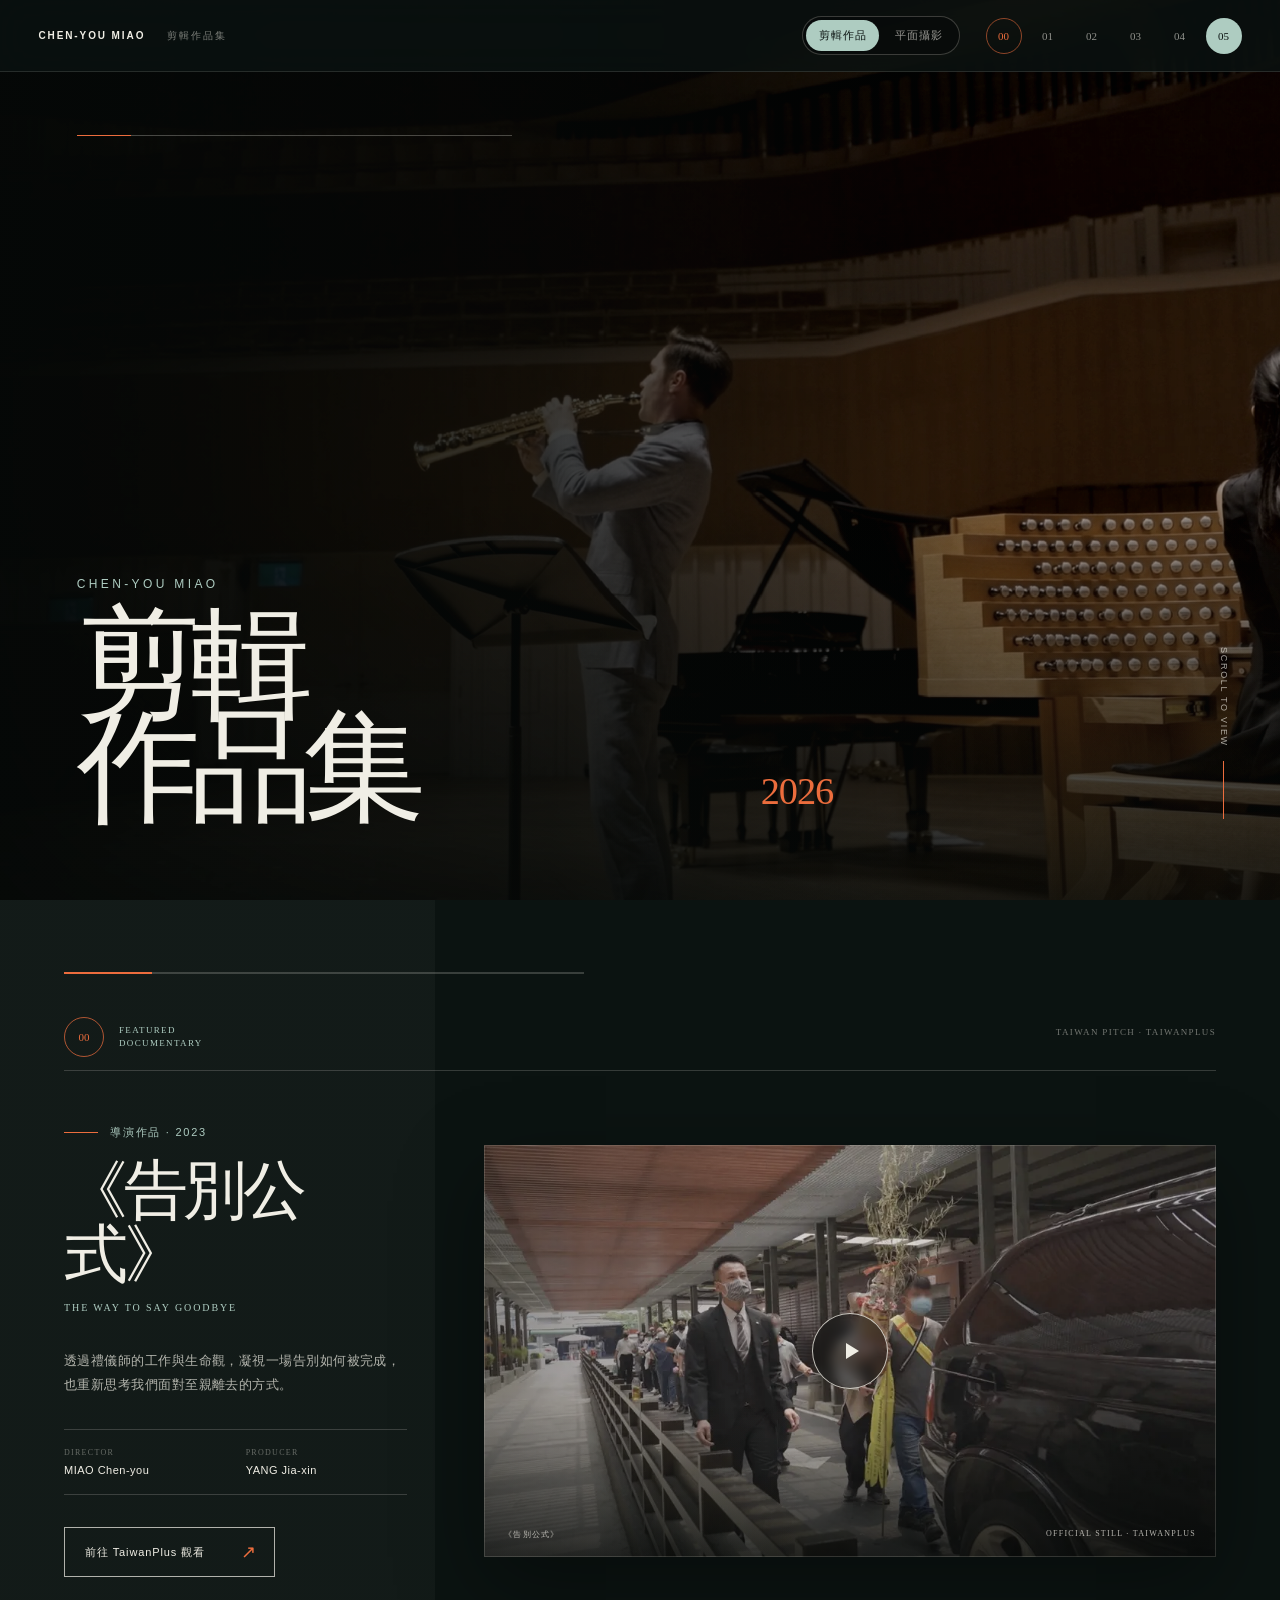
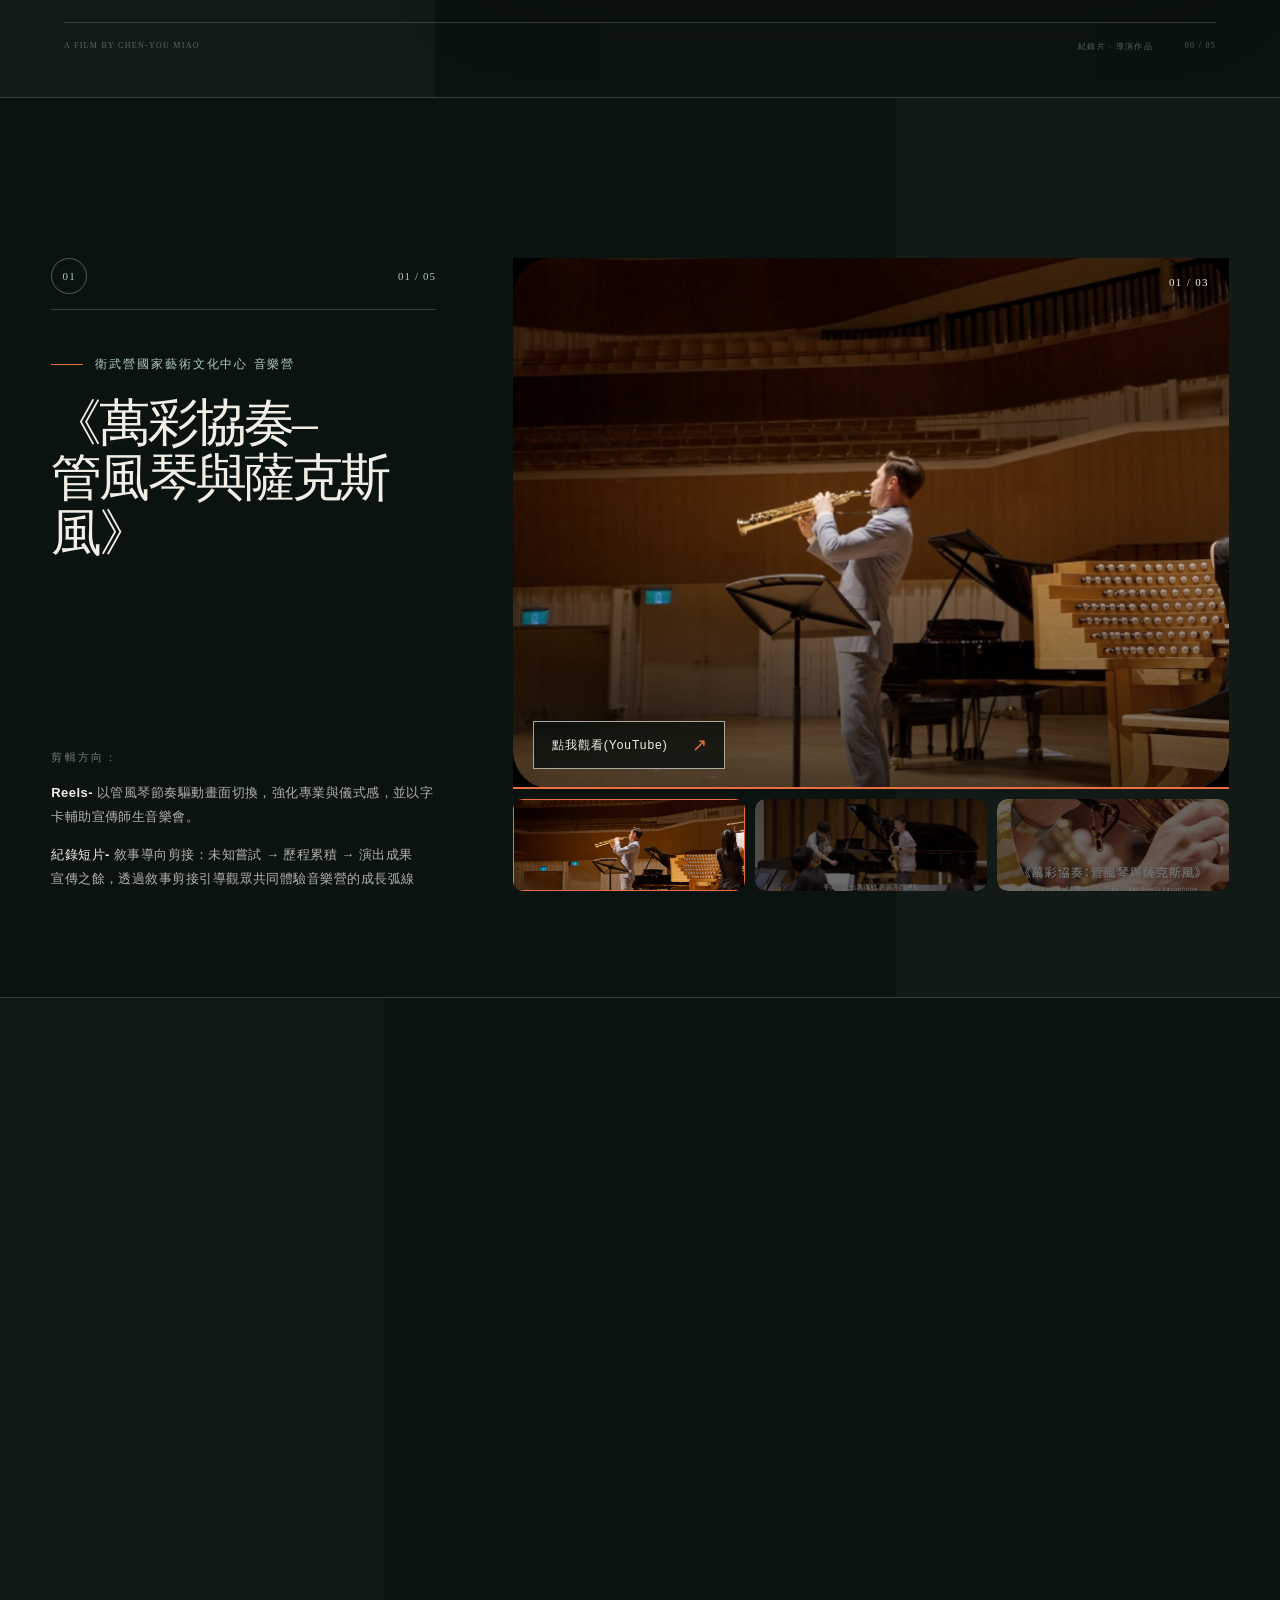
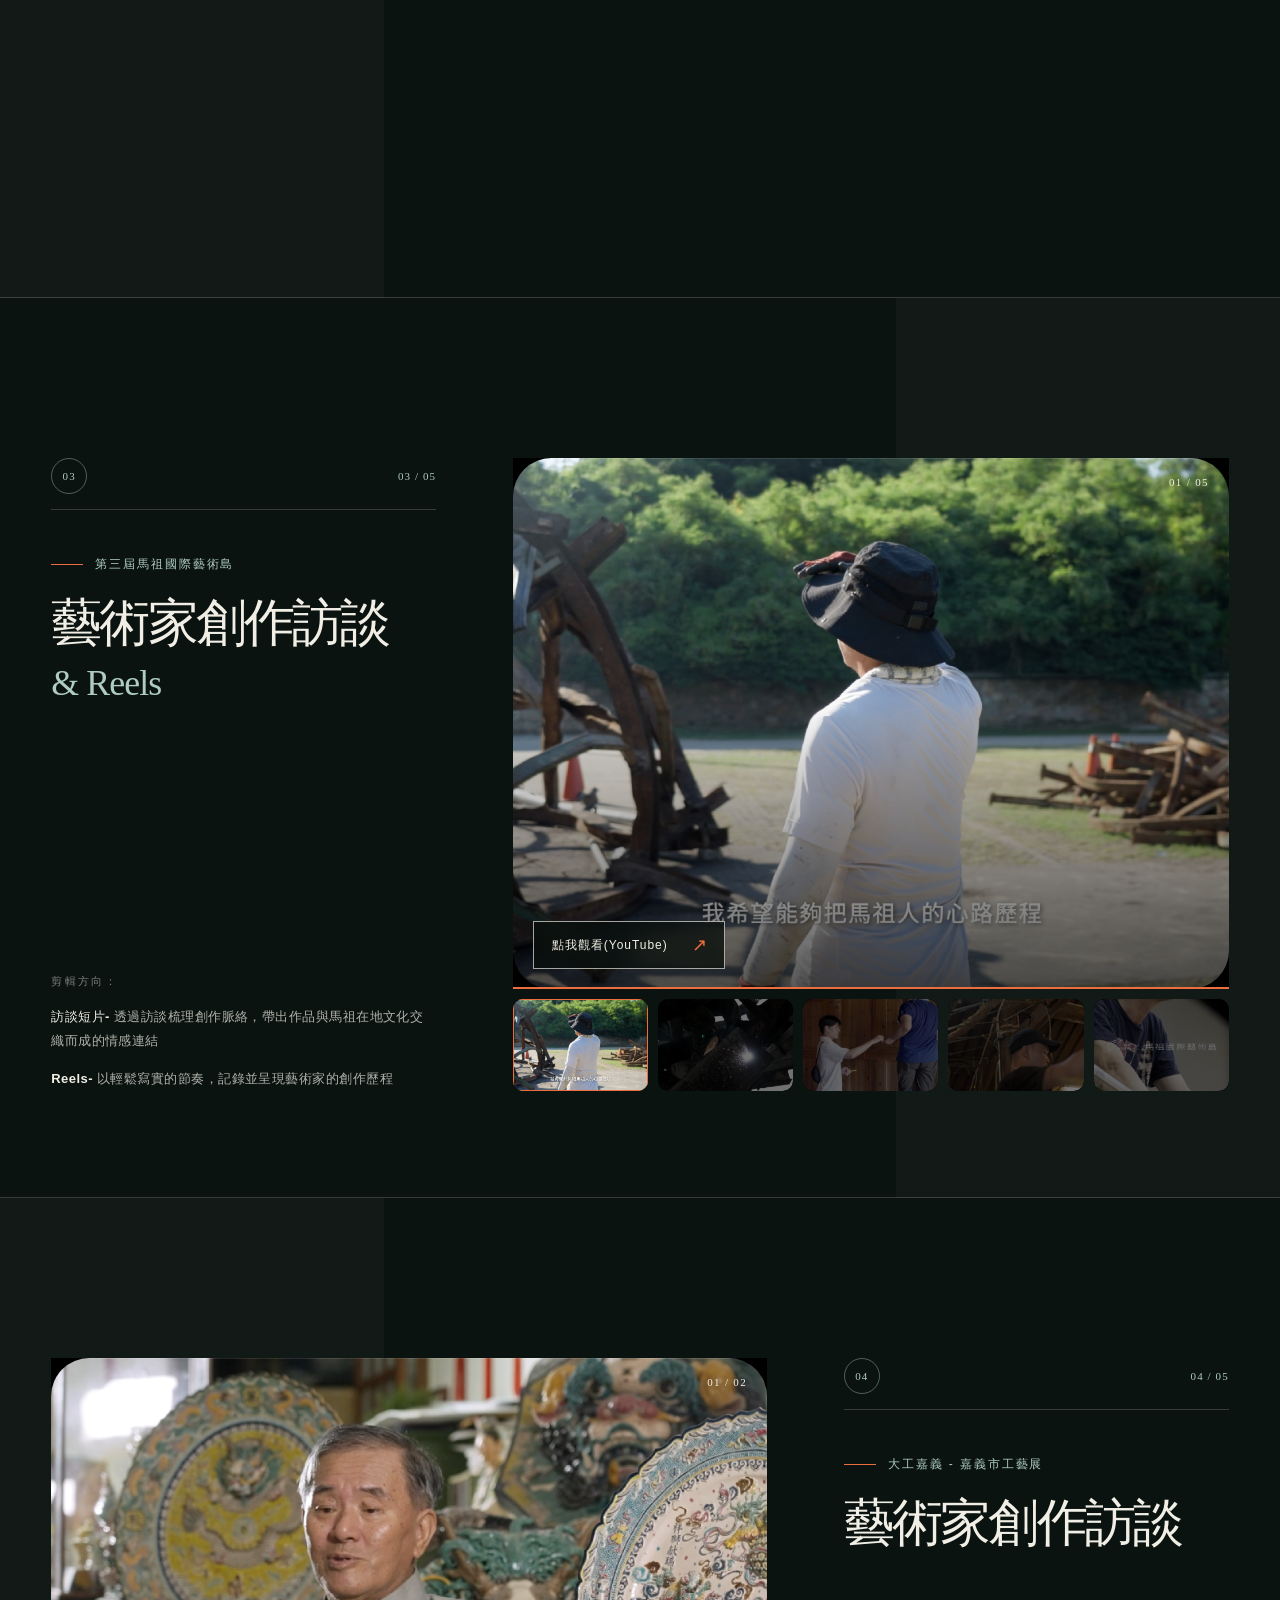
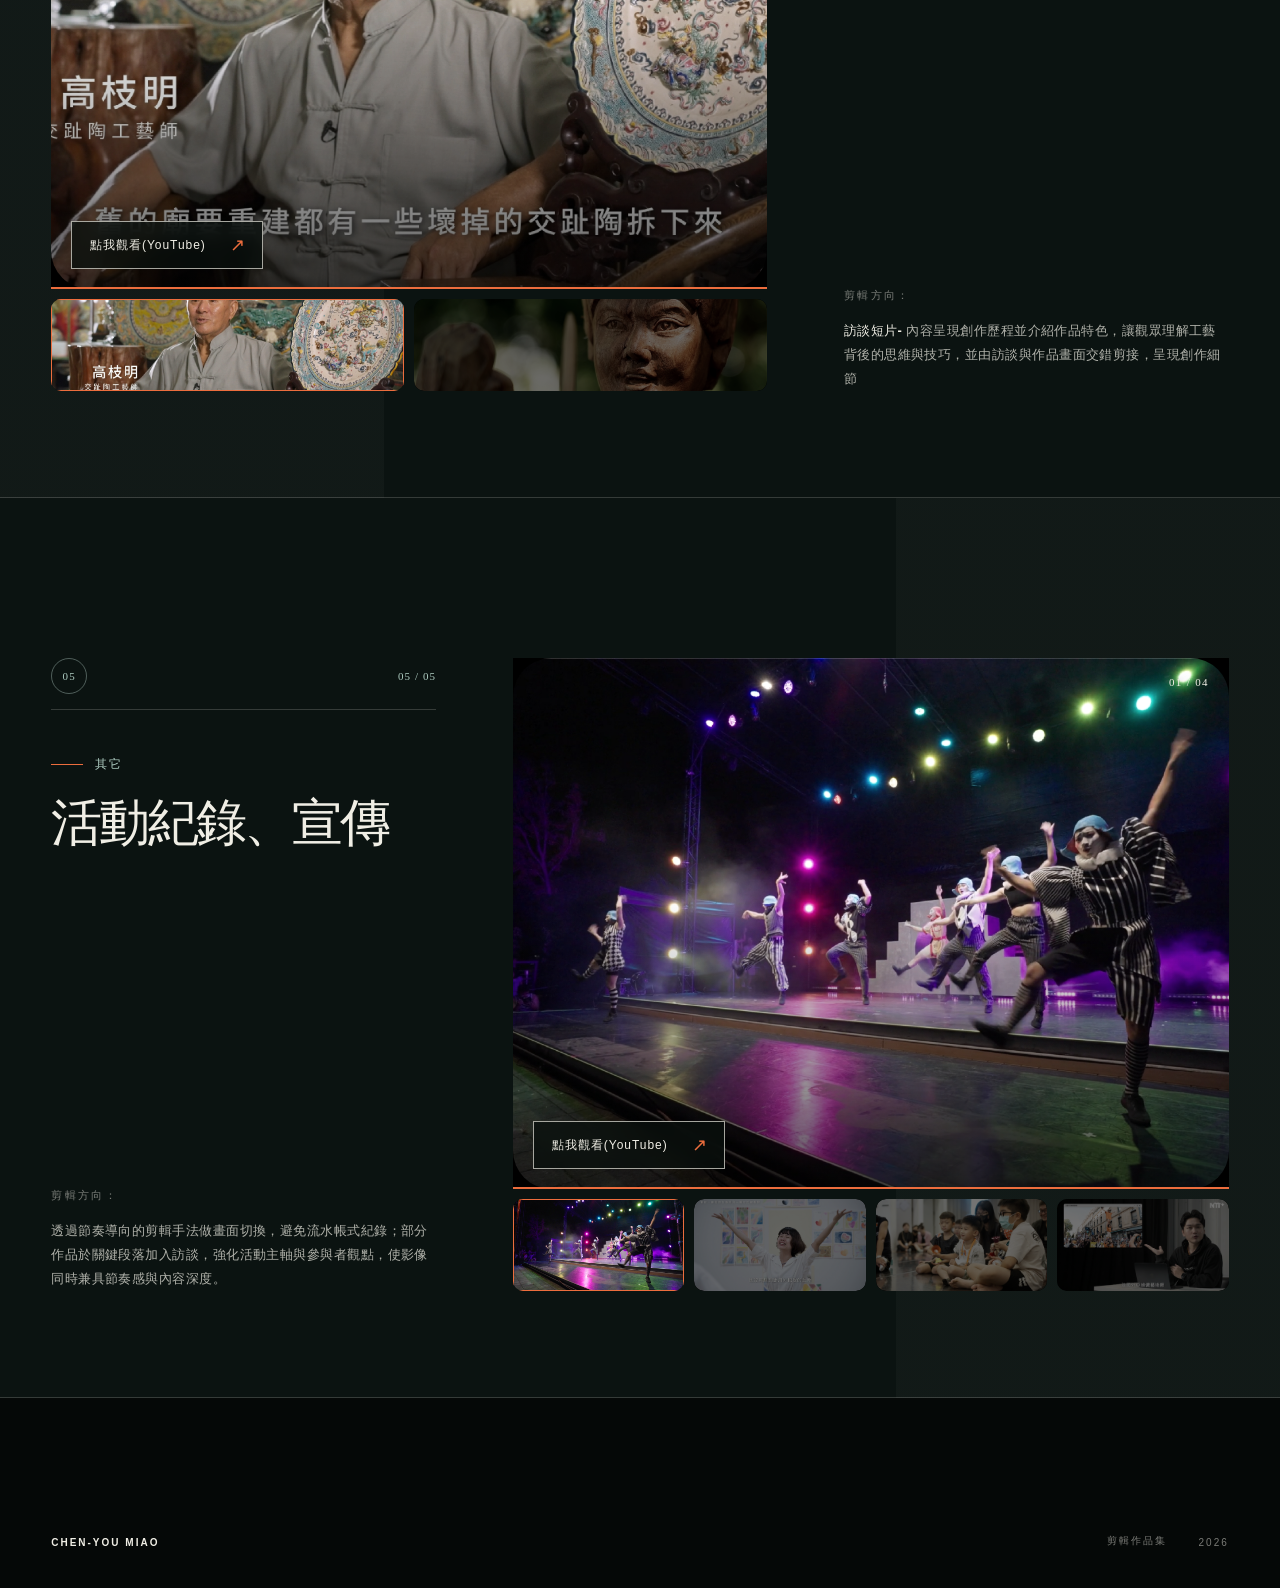
==== commit aeb04c80: "Add featured documentary to editing portfolio" ====
--- a/index.html
+++ b/index.html
@@ -6,7 +6,7 @@
   <meta name="description" content="繆承祐剪輯作品集：藝文活動、藝術家訪談、紀錄短片與宣傳影像。" />
   <meta name="theme-color" content="#0b1311" />
   <title>繆承祐｜剪輯作品集</title>
-  <link rel="stylesheet" href="styles.css" />
+  <link rel="stylesheet" href="styles.css?v=20261124-project-align-4" />
 </head>
 <body>
   <div class="noise" aria-hidden="true"></div>
@@ -22,6 +22,7 @@
         <a href="photography.html">平面攝影</a>
       </nav>
       <nav class="desktop-nav" aria-label="作品導覽">
+        <a class="featured-nav-link" href="#documentary">00</a>
         <a href="#project-01">01</a>
         <a href="#project-02">02</a>
         <a href="#project-03">03</a>
@@ -31,6 +32,7 @@
       <button class="menu-button" type="button" aria-expanded="false" aria-controls="mobile-nav">MENU</button>
     </div>
     <nav class="mobile-nav" id="mobile-nav" aria-label="行動版作品導覽">
+      <a href="#documentary">00 — 告別公式</a>
       <a href="#project-01">01 — 萬彩協奏</a>
       <a href="#project-02">02 — 南火之誕</a>
       <a href="#project-03">03 — 馬祖國際藝術島</a>
@@ -49,7 +51,62 @@
         <h1 id="cover-title">剪輯<br />作品集</h1>
         <p class="cover-year">2026</p>
       </div>
-      <a class="scroll-cue" href="#project-01"><span>SCROLL TO VIEW</span><i aria-hidden="true"></i></a>
+      <a class="scroll-cue" href="#documentary"><span>SCROLL TO VIEW</span><i aria-hidden="true"></i></a>
+    </section>
+
+    <section class="featured-documentary" id="documentary" aria-labelledby="documentary-title">
+      <div class="featured-rule" aria-hidden="true"></div>
+
+      <header class="featured-header reveal">
+        <div class="featured-marker">
+          <span>00</span>
+          <p>FEATURED<br />DOCUMENTARY</p>
+        </div>
+        <p class="featured-platform">TAIWAN PITCH · TAIWANPLUS</p>
+      </header>
+
+      <div class="featured-layout">
+        <div class="featured-copy reveal">
+          <p class="featured-eyebrow">導演作品 · 2023</p>
+          <h2 id="documentary-title">《告別公式》</h2>
+          <p class="featured-en-title">THE WAY TO SAY GOODBYE</p>
+          <p class="featured-summary">透過禮儀師的工作與生命觀，凝視一場告別如何被完成，也重新思考我們面對至親離去的方式。</p>
+
+          <dl class="featured-credits">
+            <div>
+              <dt>DIRECTOR</dt>
+              <dd>MIAO Chen-you</dd>
+            </div>
+            <div>
+              <dt>PRODUCER</dt>
+              <dd>YANG Jia-xin</dd>
+            </div>
+          </dl>
+
+          <a class="documentary-button" href="https://www.taiwanplus.com/shows/lifestyle/culture/428/taiwan-pitch/230217061/the-way-to-say-goodbye" target="_blank" rel="noreferrer">
+            <span>前往 TaiwanPlus 觀看</span>
+            <b aria-hidden="true">↗</b>
+          </a>
+        </div>
+
+        <figure class="featured-visual reveal">
+          <img src="assets/documentary/the-way-to-say-goodbye.webp" alt="《告別公式》紀錄片劇照，禮儀師引導告別儀式" />
+          <div class="featured-image-shade" aria-hidden="true"></div>
+          <figcaption>
+            <span>《告別公式》</span>
+            <span>OFFICIAL STILL · TAIWANPLUS</span>
+          </figcaption>
+          <a class="documentary-play" href="https://www.taiwanplus.com/shows/lifestyle/culture/428/taiwan-pitch/230217061/the-way-to-say-goodbye" target="_blank" rel="noreferrer" aria-label="前往 TaiwanPlus 觀看《告別公式》">
+            <i aria-hidden="true"></i>
+          </a>
+        </figure>
+      </div>
+
+      <footer class="featured-footer reveal">
+        <span>A FILM BY CHEN-YOU MIAO</span>
+        <span>紀錄片 · 導演作品</span>
+        <span>00 / 05</span>
+      </footer>
     </section>
 
     <section class="project" id="project-01" aria-labelledby="project-01-title">
@@ -189,6 +246,6 @@
     <span>2026</span>
   </footer>
 
-  <script src="script.js"></script>
+  <script src="script.js?v=20261124-project-align-4"></script>
 </body>
 </html>
--- a/styles.css
+++ b/styles.css
@@ -156,6 +156,18 @@
   background: var(--mint);
 }
 
+.desktop-nav a.featured-nav-link {
+  color: var(--orange);
+  border: 1px solid color-mix(in oklch, var(--orange) 58%, transparent);
+}
+
+.desktop-nav a.featured-nav-link:hover,
+.desktop-nav a.featured-nav-link.is-active {
+  color: var(--ink);
+  background: var(--orange);
+  border-color: var(--orange);
+}
+
 .menu-button,
 .mobile-nav {
   display: none;
@@ -264,7 +276,276 @@
   animation: scroll-line 2s infinite ease-in-out;
 }
 
+.featured-documentary {
+  position: relative;
+  padding: calc(var(--header-height) + 5vh) clamp(24px, 5vw, 76px) 5vh;
+  border-bottom: 1px solid var(--line);
+  background:
+    linear-gradient(90deg, rgba(190, 215, 207, 0.038) 0 34%, transparent 34% 100%),
+    var(--ink);
+}
+
+.featured-rule {
+  position: absolute;
+  top: var(--header-height);
+  left: clamp(24px, 5vw, 76px);
+  width: min(520px, 42vw);
+  height: 2px;
+  background: linear-gradient(90deg, var(--orange) 0 88px, rgba(240, 238, 229, 0.2) 88px);
+}
+
+.featured-header {
+  min-height: 54px;
+  display: flex;
+  align-items: start;
+  justify-content: space-between;
+  border-bottom: 1px solid var(--line);
+}
+
+.featured-marker {
+  display: flex;
+  align-items: center;
+  gap: 15px;
+}
+
+.featured-marker > span {
+  width: 40px;
+  height: 40px;
+  display: grid;
+  place-items: center;
+  border: 1px solid color-mix(in oklch, var(--orange) 72%, transparent);
+  border-radius: 50%;
+  color: var(--orange);
+  font-family: Georgia, serif;
+  font-size: 11px;
+}
+
+.featured-marker p,
+.featured-platform {
+  margin: 0;
+  color: var(--mint);
+  font-family: Georgia, serif;
+  font-size: 9px;
+  line-height: 1.45;
+  letter-spacing: 0.15em;
+}
+
+.featured-platform {
+  padding-top: 9px;
+  color: rgba(240, 238, 229, 0.45);
+}
+
+.featured-layout {
+  display: grid;
+  grid-template-columns: minmax(310px, 0.68fr) minmax(580px, 1.45fr);
+  gap: clamp(42px, 6vw, 94px);
+  align-items: center;
+  padding: clamp(48px, 6vh, 76px) 0 clamp(42px, 5vh, 64px);
+}
+
+.featured-copy {
+  min-width: 0;
+}
+
+.featured-eyebrow {
+  display: flex;
+  align-items: center;
+  gap: 12px;
+  margin: 0 0 19px;
+  color: var(--mint);
+  font-size: 11px;
+  letter-spacing: 0.16em;
+}
+
+.featured-eyebrow::before {
+  content: "";
+  flex: 0 0 34px;
+  height: 1px;
+  background: var(--orange);
+}
+
+.featured-copy h2 {
+  margin: 0;
+  font-family: var(--display);
+  font-size: clamp(46px, 5vw, 72px);
+  font-weight: 500;
+  line-height: 1;
+  letter-spacing: -0.07em;
+}
+
+.featured-en-title {
+  margin: 15px 0 0;
+  color: var(--mint);
+  font-family: Georgia, serif;
+  font-size: 10px;
+  letter-spacing: 0.19em;
+}
+
+.featured-summary {
+  max-width: 390px;
+  margin: clamp(28px, 4vh, 42px) 0 0;
+  color: var(--paper-soft);
+  font-size: 13px;
+  line-height: 1.85;
+  letter-spacing: 0.035em;
+}
+
+.featured-credits {
+  display: grid;
+  grid-template-columns: 1fr 1fr;
+  gap: 20px;
+  margin: 32px 0;
+  padding: 18px 0;
+  border-top: 1px solid var(--line);
+  border-bottom: 1px solid var(--line);
+}
+
+.featured-credits div {
+  min-width: 0;
+}
+
+.featured-credits dt,
+.featured-credits dd {
+  margin: 0;
+}
+
+.featured-credits dt {
+  margin-bottom: 7px;
+  color: rgba(240, 238, 229, 0.38);
+  font-family: Georgia, serif;
+  font-size: 8px;
+  letter-spacing: 0.16em;
+}
+
+.featured-credits dd {
+  color: var(--paper);
+  font-size: 11px;
+  letter-spacing: 0.045em;
+}
+
+.documentary-button {
+  min-height: 50px;
+  display: inline-flex;
+  align-items: center;
+  justify-content: space-between;
+  gap: 36px;
+  padding: 0 17px 0 20px;
+  border: 1px solid rgba(240, 238, 229, 0.72);
+  color: var(--paper);
+  font-size: 11px;
+  letter-spacing: 0.08em;
+  text-decoration: none;
+  transition: color 180ms ease, background 180ms ease, border-color 180ms ease;
+}
+
+.documentary-button b {
+  color: var(--orange);
+  font-size: 18px;
+  font-weight: 400;
+}
+
+.documentary-button:hover,
+.documentary-button:focus-visible {
+  color: var(--ink);
+  background: var(--paper);
+  border-color: var(--paper);
+}
+
+.featured-visual {
+  position: relative;
+  min-width: 0;
+  margin: 0;
+  overflow: hidden;
+  background: #000;
+  box-shadow: 0 28px 80px rgba(0, 0, 0, 0.35);
+}
+
+.featured-visual::before {
+  content: "";
+  position: absolute;
+  inset: 0;
+  z-index: 4;
+  border: 1px solid rgba(240, 238, 229, 0.16);
+  pointer-events: none;
+}
+
+.featured-visual img {
+  width: 100%;
+  aspect-ratio: 16 / 9;
+  display: block;
+  object-fit: cover;
+  filter: saturate(0.72) contrast(1.06) brightness(0.85);
+}
+
+.featured-image-shade {
+  position: absolute;
+  inset: 0;
+  background:
+    linear-gradient(90deg, rgba(5, 8, 7, 0.34), transparent 44%),
+    linear-gradient(0deg, rgba(5, 8, 7, 0.78), transparent 37%);
+}
+
+.featured-visual figcaption {
+  position: absolute;
+  right: 20px;
+  bottom: 17px;
+  left: 20px;
+  z-index: 3;
+  display: flex;
+  justify-content: space-between;
+  color: rgba(240, 238, 229, 0.74);
+  font-family: Georgia, serif;
+  font-size: 8px;
+  letter-spacing: 0.16em;
+}
+
+.documentary-play {
+  position: absolute;
+  top: 50%;
+  left: 50%;
+  z-index: 5;
+  width: 76px;
+  height: 76px;
+  display: grid;
+  place-items: center;
+  border: 1px solid rgba(240, 238, 229, 0.8);
+  border-radius: 50%;
+  background: rgba(5, 8, 7, 0.45);
+  backdrop-filter: blur(6px);
+  transform: translate(-50%, -50%);
+  transition: transform 180ms ease, background 180ms ease;
+}
+
+.documentary-play:hover,
+.documentary-play:focus-visible {
+  background: rgba(223, 105, 64, 0.84);
+  transform: translate(-50%, -50%) scale(1.06);
+}
+
+.documentary-play i {
+  width: 0;
+  height: 0;
+  margin-left: 5px;
+  border-top: 8px solid transparent;
+  border-bottom: 8px solid transparent;
+  border-left: 13px solid var(--paper);
+}
+
+.featured-footer {
+  display: grid;
+  grid-template-columns: 1fr auto auto;
+  gap: 32px;
+  padding-top: 18px;
+  border-top: 1px solid var(--line);
+  color: rgba(240, 238, 229, 0.35);
+  font-family: Georgia, serif;
+  font-size: 8px;
+  letter-spacing: 0.16em;
+}
+
 .project {
+  --project-stage-height: clamp(440px, 59vh, 680px);
+  --project-thumbnail-height: 92px;
   min-height: 100svh;
   display: grid;
   grid-template-columns: minmax(330px, 0.78fr) minmax(620px, 1.45fr);
@@ -293,7 +574,8 @@
 }
 
 .project-copy {
-  align-self: stretch;
+  align-self: center;
+  height: calc(var(--project-stage-height) + var(--project-thumbnail-height) + 10px);
   display: flex;
   flex-direction: column;
   min-width: 0;
@@ -377,6 +659,10 @@
   letter-spacing: 0.035em;
 }
 
+.direction p:last-child {
+  margin-bottom: 0;
+}
+
 .direction strong {
   color: var(--paper);
   font-weight: 650;
@@ -388,7 +674,7 @@
 
 .stage {
   position: relative;
-  height: clamp(440px, 59vh, 680px);
+  height: var(--project-stage-height);
   overflow: hidden;
   display: grid;
   place-items: center;
@@ -505,7 +791,7 @@
 
 .thumbnail {
   position: relative;
-  height: 92px;
+  height: var(--project-thumbnail-height);
   overflow: hidden;
   padding: 0;
   border: 0;
@@ -602,8 +888,14 @@
 }
 
 @media (max-width: 1100px) {
+  .featured-layout {
+    grid-template-columns: minmax(280px, 0.72fr) minmax(500px, 1.28fr);
+    gap: 42px;
+  }
+
   .project,
   .project-reverse {
+    --project-stage-height: clamp(390px, 53vh, 580px);
     grid-template-columns: minmax(280px, 0.78fr) minmax(520px, 1.32fr);
     gap: 42px;
   }
@@ -716,6 +1008,25 @@
     display: none;
   }
 
+  .featured-documentary {
+    min-height: auto;
+    padding: calc(var(--header-height) + 42px) 22px 76px;
+    background: var(--ink);
+  }
+
+  .featured-rule {
+    left: 22px;
+  }
+
+  .featured-layout {
+    grid-template-columns: minmax(0, 1fr);
+    gap: 52px;
+  }
+
+  .featured-copy {
+    max-width: 560px;
+  }
+
   .project,
   .project-reverse {
     min-height: auto;
@@ -731,6 +1042,7 @@
   }
 
   .project-copy {
+    height: auto;
     min-height: 520px;
   }
 
@@ -778,6 +1090,53 @@
     background:
       linear-gradient(90deg, rgba(5, 8, 7, 0.9), rgba(5, 8, 7, 0.28)),
       linear-gradient(0deg, rgba(5, 8, 7, 0.86), transparent 58%);
+  }
+
+  .featured-documentary {
+    padding-inline: 18px;
+  }
+
+  .featured-header {
+    min-height: 58px;
+  }
+
+  .featured-platform {
+    max-width: 126px;
+    text-align: right;
+  }
+
+  .featured-layout {
+    gap: 42px;
+    padding-block: 42px 36px;
+  }
+
+  .featured-copy h2 {
+    font-size: clamp(43px, 14vw, 58px);
+  }
+
+  .featured-summary {
+    font-size: 14px;
+  }
+
+  .featured-visual {
+    margin-inline: -18px;
+  }
+
+  .featured-visual figcaption {
+    display: none;
+  }
+
+  .documentary-play {
+    width: 60px;
+    height: 60px;
+  }
+
+  .featured-footer {
+    grid-template-columns: 1fr auto;
+  }
+
+  .featured-footer span:nth-child(2) {
+    display: none;
   }
 
   .project-copy {
